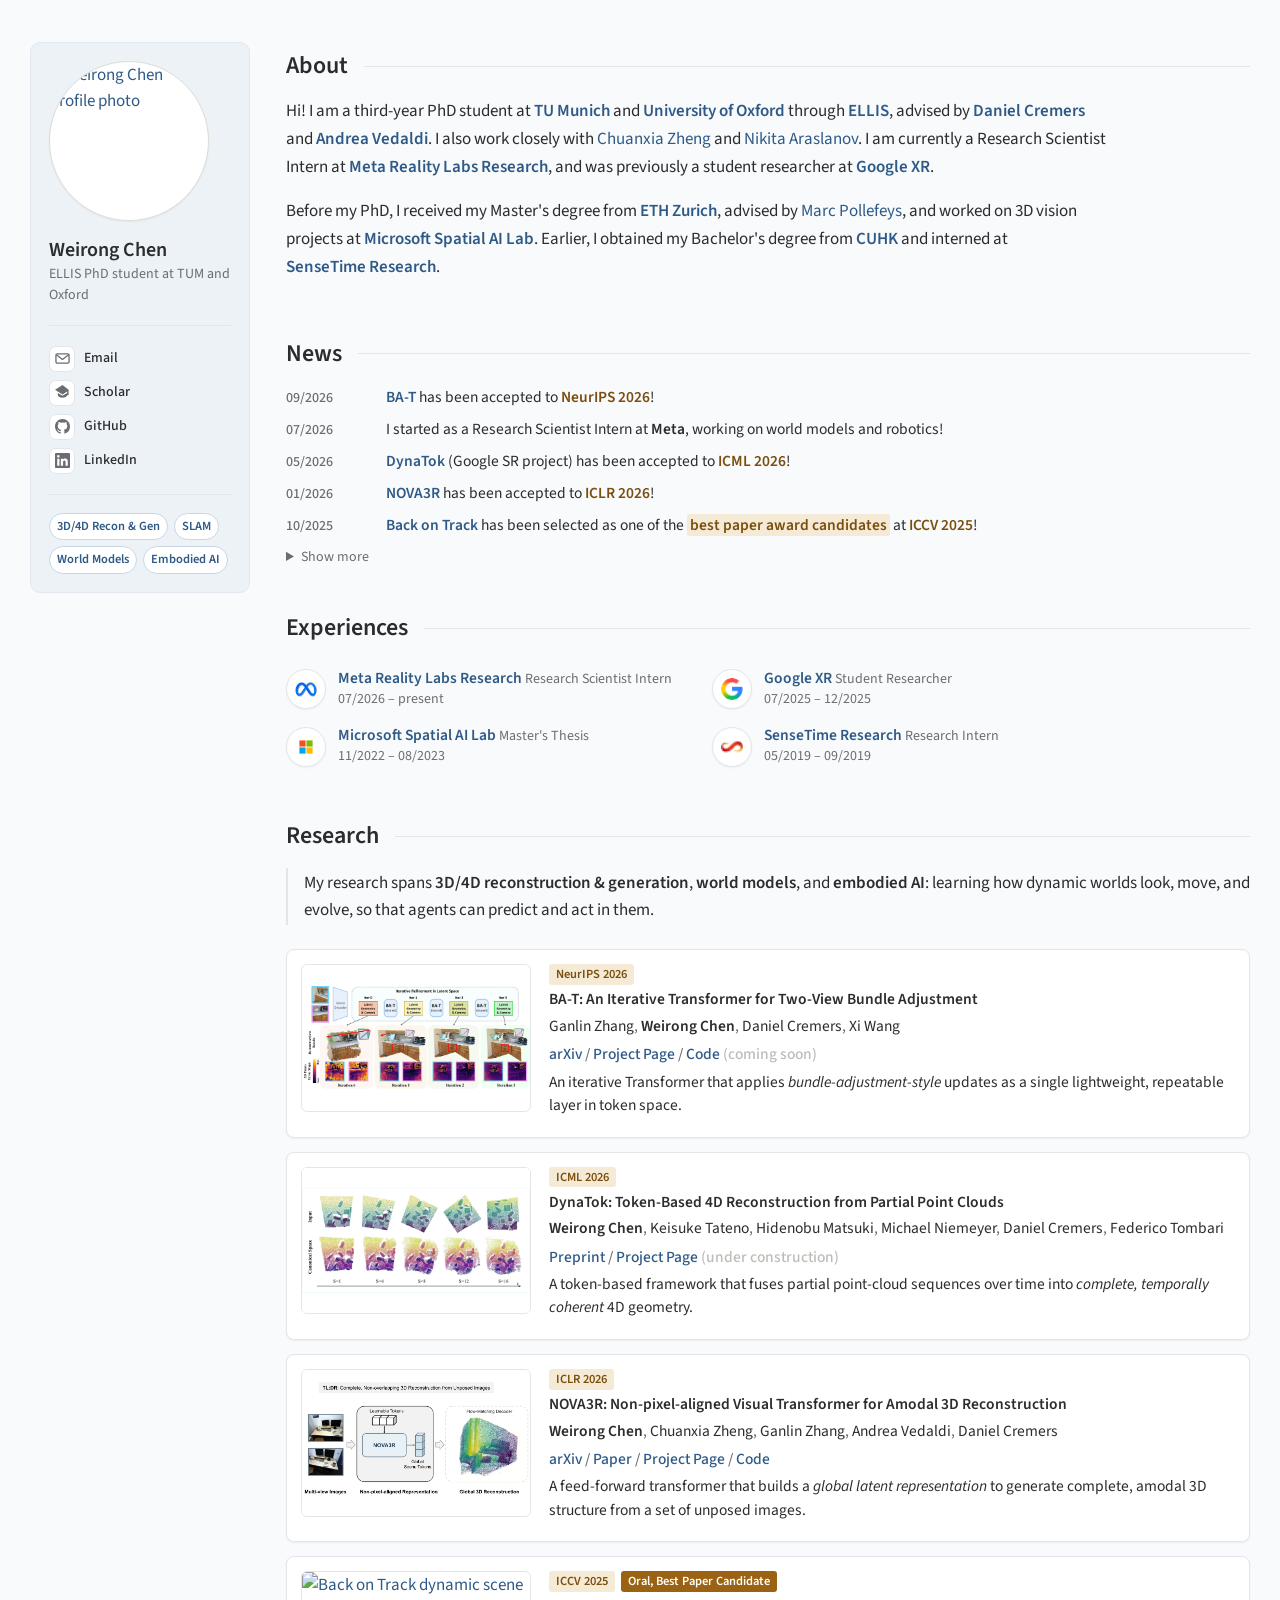
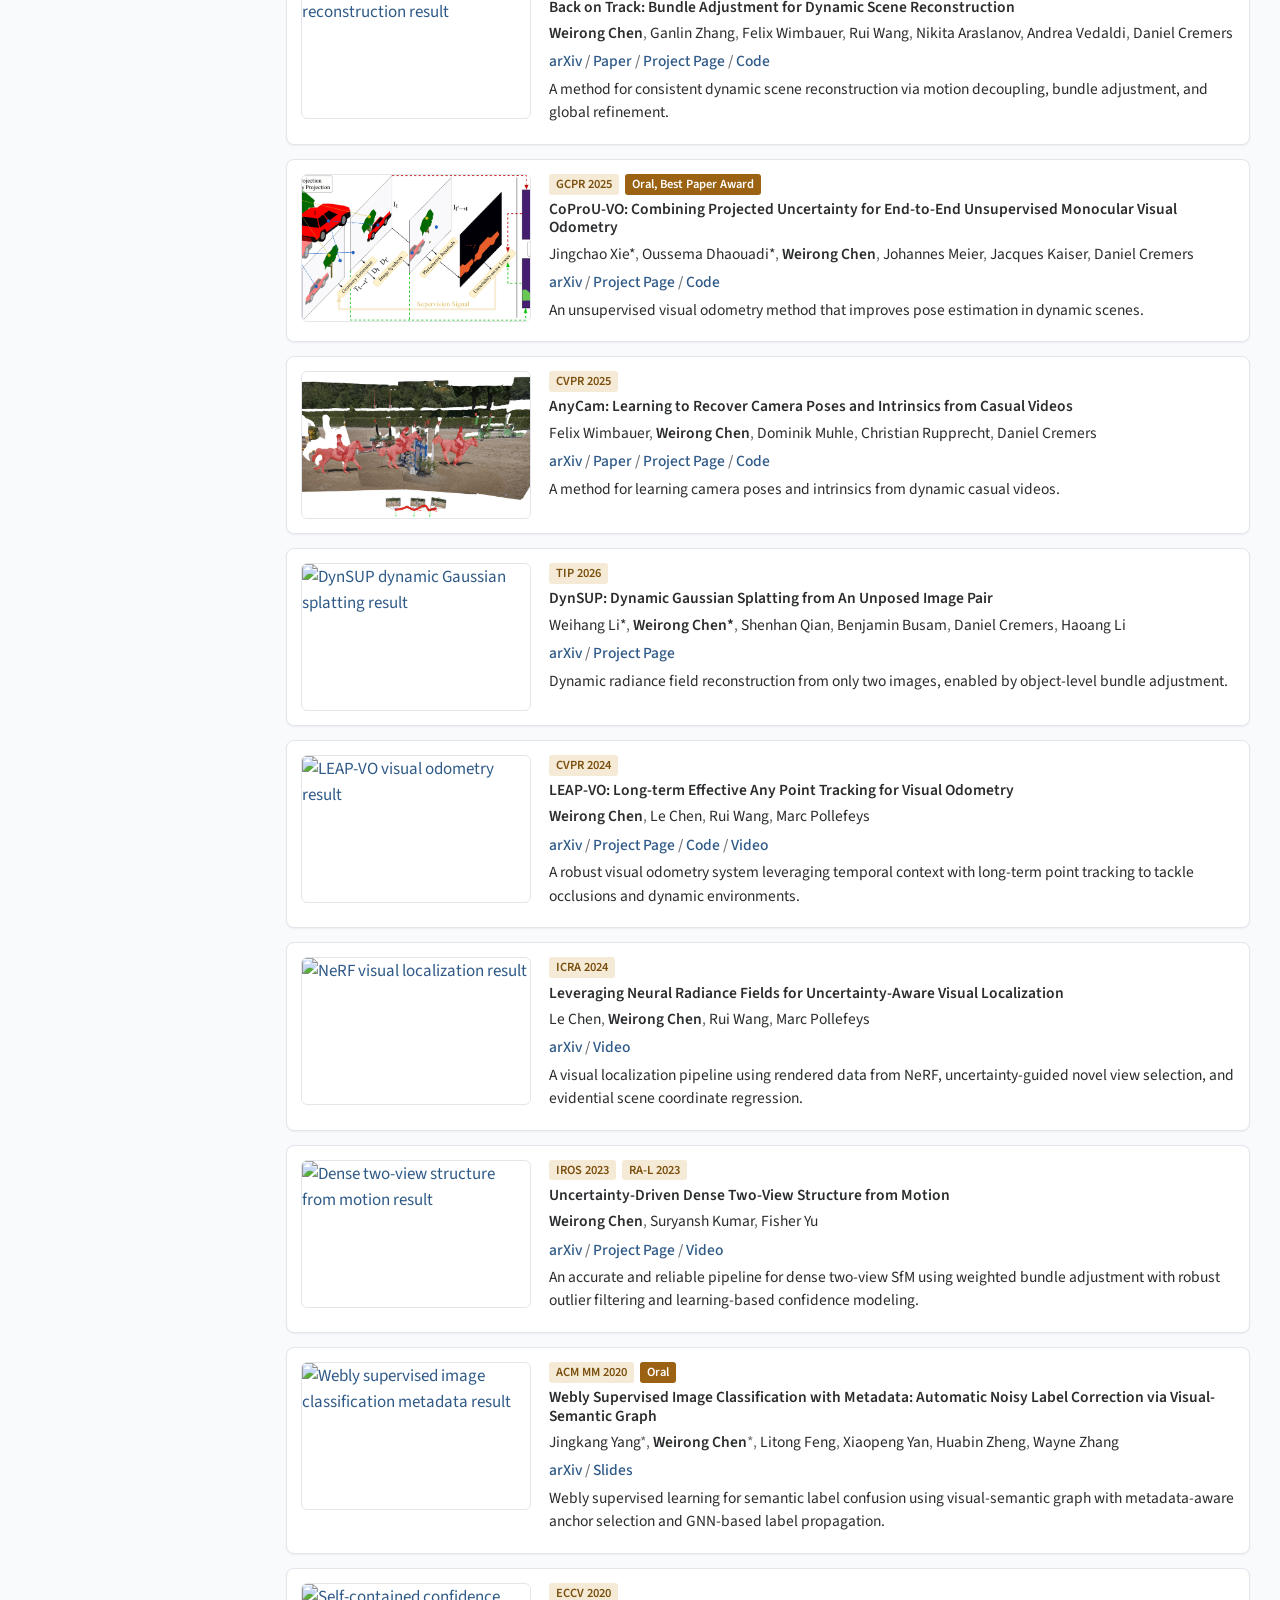
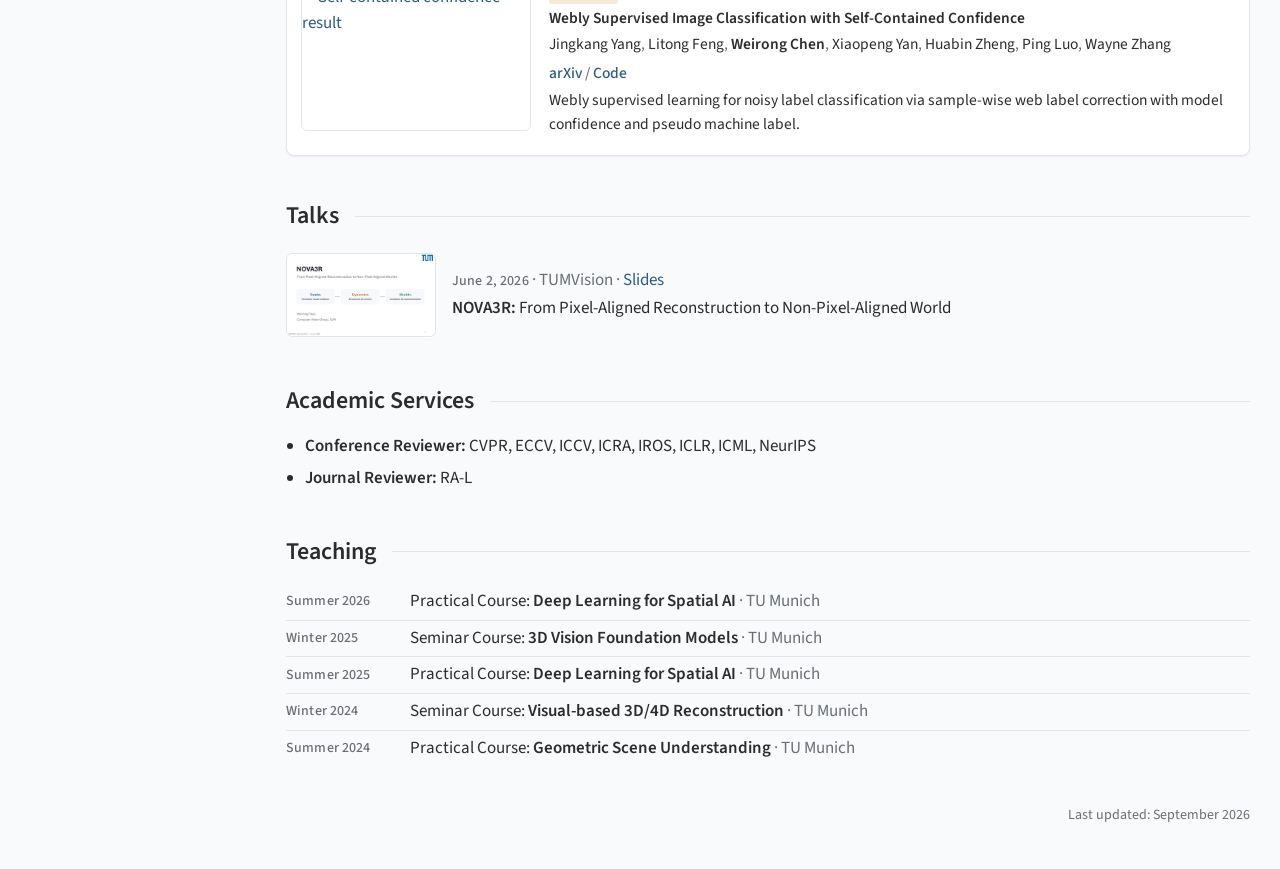
==== index.html @ 2bef886d "Refresh homepage design and content Design: - Cool light background, tinted sidebar panel, subtle ca" ====
<!DOCTYPE html>
<html lang="en">

<head>
  <meta charset="UTF-8">
  <meta name="author" content="Weirong Chen">
  <meta name="viewport" content="width=device-width, initial-scale=1">
  <meta name="google-site-verification" content="RzUoCdPZspR2ig0N-ZA0ug1WQ8N0BFdPcy6O-jOcLYg">
  <title>Weirong Chen</title>
  <meta name="description" content="Weirong Chen — ELLIS PhD student at TUM and Oxford working on 3D/4D reconstruction and generation, world models, and embodied AI.">

  <link rel="icon" type="image/svg+xml" href="images/icon.svg">

  <!-- Open Graph / link previews -->
  <meta property="og:type" content="website">
  <meta property="og:url" content="https://wrchen530.github.io/">
  <meta property="og:title" content="Weirong Chen">
  <meta property="og:description" content="ELLIS PhD student at TUM and Oxford working on 3D/4D reconstruction and generation, world models, and embodied AI.">
  <meta property="og:image" content="https://wrchen530.github.io/images/photo_linkedin.jpg">

  <!-- Twitter card -->
  <meta name="twitter:card" content="summary">
  <meta name="twitter:title" content="Weirong Chen">
  <meta name="twitter:description" content="ELLIS PhD student at TUM and Oxford working on 3D/4D reconstruction and generation, world models, and embodied AI.">
  <meta name="twitter:image" content="https://wrchen530.github.io/images/photo_linkedin.jpg">

  <link rel="preconnect" href="https://fonts.googleapis.com">
  <link rel="preconnect" href="https://fonts.gstatic.com" crossorigin>
  <link rel="stylesheet" href="https://fonts.googleapis.com/css2?family=Source+Sans+3:wght@400..700&amp;display=swap">
  <link rel="stylesheet" href="stylesheet.css">
</head>

<body>
  <div class="layout-shell">
    <aside class="sidebar" aria-label="Profile and section navigation">
      <a class="portrait-link" href="images/photo_linkedin.jpg" aria-label="Open profile photo">
        <img class="portrait" src="images/photo_linkedin.jpg" alt="Weirong Chen profile photo">
      </a>

      <div class="sidebar-identity">
        <p class="sidebar-name">Weirong Chen</p>
        <p class="sidebar-role">ELLIS PhD student at TUM and Oxford</p>
      </div>

      <nav class="social-links" aria-label="Profile links">
        <a href="mailto:weirong.chen@tum.de"><span class="link-icon" aria-hidden="true"><svg viewBox="0 0 16 16" width="15" height="15" fill="none" stroke="currentColor" stroke-width="1.4" stroke-linecap="round" stroke-linejoin="round"><rect x="1" y="3" width="14" height="10" rx="1.5"/><path d="M1.5 4 8 9l6.5-5"/></svg></span><span>Email</span></a>
        <a href="https://scholar.google.com/citations?hl=en&amp;user=50yGm5wAAAAJ"><span class="link-icon" aria-hidden="true"><svg viewBox="0 0 16 16" width="15" height="15" fill="currentColor"><path d="M8 0 0 5l8 5 5-3.13V11h1.5V5L8 0zM3 8.42v2.2C3 12.16 5.24 13.5 8 13.5s5-1.34 5-2.88v-2.2L8 11.5 3 8.42z"/></svg></span><span>Scholar</span></a>
        <a href="https://github.com/wrchen530"><span class="link-icon" aria-hidden="true"><svg viewBox="0 0 16 16" width="15" height="15" fill="currentColor"><path d="M8 0C3.58 0 0 3.58 0 8c0 3.54 2.29 6.53 5.47 7.59.4.07.55-.17.55-.38 0-.19-.01-.82-.01-1.49-2.01.37-2.53-.49-2.69-.94-.09-.23-.48-.94-.82-1.13-.28-.15-.68-.52-.01-.53.63-.01 1.08.58 1.23.82.72 1.21 1.87.87 2.33.66.07-.52.28-.87.51-1.07-1.78-.2-3.64-.89-3.64-3.95 0-.87.31-1.59.82-2.15-.08-.2-.36-1.02.08-2.12 0 0 .67-.21 2.2.82a7.6 7.6 0 0 1 4 0c1.53-1.04 2.2-.82 2.2-.82.44 1.1.16 1.92.08 2.12.51.56.82 1.27.82 2.15 0 3.07-1.87 3.75-3.65 3.95.29.25.54.73.54 1.48 0 1.07-.01 1.93-.01 2.2 0 .21.15.46.55.38A8.01 8.01 0 0 0 16 8c0-4.42-3.58-8-8-8z"/></svg></span><span>GitHub</span></a>
        <a href="https://www.linkedin.com/in/weirong-chen-879488170/"><span class="link-icon" aria-hidden="true"><svg viewBox="0 0 16 16" width="15" height="15" fill="currentColor"><path d="M13.63 13.63h-2.37V9.9c0-.89-.02-2.03-1.24-2.03-1.24 0-1.43.97-1.43 1.97v3.79H6.22V6h2.28v1.04h.03c.32-.6 1.09-1.24 2.25-1.24 2.41 0 2.85 1.58 2.85 3.64v4.19zM3.55 4.96a1.38 1.38 0 1 1 0-2.76 1.38 1.38 0 0 1 0 2.76zM4.74 13.63H2.36V6h2.38v7.63zM14.82 0H1.18C.53 0 0 .52 0 1.16v13.68C0 15.48.53 16 1.18 16h13.64c.65 0 1.18-.52 1.18-1.16V1.16C16 .52 15.47 0 14.82 0z"/></svg></span><span>LinkedIn</span></a>
      </nav>

      <div class="focus-tags" aria-label="Research focus areas"><span>3D/4D Recon &amp; Gen</span><span>SLAM</span><span>World Models</span><span>Embodied AI</span></div>
    </aside>

    <div class="page-shell">
    <header class="site-header" id="about">
      <div class="intro">
        <h2>About</h2>

          <p>
            <span class="intro-lead">Hi! I am a third-year PhD student at <a href="https://www.tum.de/en/">TU Munich</a> and
            <a href="https://www.ox.ac.uk/">University of Oxford</a> through
            <a href="https://ellis.eu/phd-postdoc">ELLIS</a>, advised by
            <a href="https://cvg.cit.tum.de/members/cremers">Daniel Cremers</a> and
            <a href="https://www.robots.ox.ac.uk/~vedaldi/">Andrea Vedaldi</a>.</span> I also work closely
            with <a class="person-link" href="https://physicalvision.github.io/people/~chuanxia">Chuanxia Zheng</a> and
            <a class="person-link" href="https://arnike.github.io/">Nikita Araslanov</a>. I am currently a Research Scientist Intern at
            <a class="key-link" href="https://tech.facebook.com/reality-labs/">Meta Reality Labs Research</a>, and was previously a student researcher at <a class="key-link" href="https://arvr.google.com/">Google&nbsp;XR</a>.
          </p>

          <p>
            Before my PhD, I received my Master's degree from
            <a class="key-link" href="https://ethz.ch/en.html">ETH Zurich</a>, advised by
            <a class="person-link" href="https://people.inf.ethz.ch/pomarc/">Marc Pollefeys</a>, and worked on 3D vision
            projects at <a class="key-link" href="https://www.microsoft.com/en-us/research/lab/spatial-ai-zurich/">Microsoft Spatial AI Lab</a>.
            Earlier, I obtained my Bachelor's degree from
            <a class="key-link" href="https://www.cuhk.edu.hk/">CUHK</a> and interned at
            <a class="key-link" href="https://www.sensetime.com/en">SenseTime&nbsp;Research</a>.
          </p>
      </div>
    </header>

    <main>
      <section class="section" id="news">
        <h2>News</h2>
        <!-- Newest first. Keep exactly 5 items here; move older ones into the <details> block below. -->
        <ul class="news-list">
          <li><time>09/2026</time><span><a class="method-link" href="https://ganlinzhang.xyz/BA-T/">BA-T</a> has been accepted to <strong class="venue-name">NeurIPS 2026</strong>!</span></li>
          <li><time>07/2026</time><span>I started as a Research Scientist Intern at <strong>Meta</strong>, working on world models and robotics!</span></li>
          <li><time>05/2026</time><span><a class="method-link" href="https://openreview.net/forum?id=BWhC4ezzeE">DynaTok</a> (Google SR project) has been accepted to <strong class="venue-name">ICML 2026</strong>!</span></li>
          <li><time>01/2026</time><span><a class="method-link" href="https://openreview.net/forum?id=c0QRZMKwSb">NOVA3R</a> has been accepted to <strong class="venue-name">ICLR 2026</strong>!</span></li>
          <li><time>10/2025</time><span><a class="method-link" href="https://wrchen530.github.io/projects/batrack/">Back on Track</a> has been selected as one of the <a class="award-link" href="https://hirokatsukataoka.net/temp/presen/251031ICCV2025Report_FinalizedVer.pdf#page=27.00">best paper award candidates</a> at <strong class="venue-name">ICCV 2025</strong>!</span></li>
        </ul>
        <details class="news-more">
          <summary>Show more</summary>
          <ul class="news-list">
            <li><time>09/2025</time><span><a class="method-link" href="https://jchao-xie.github.io/CoProU/">CoProU-VO</a> received <span class="award-text">best paper award</span> at <strong class="venue-name">GCPR 2025</strong>. Congrats to Jingchao and Oussema!</span></li>
            <li><time>07/2025</time><span>I started as a student researcher at <strong>Google XR</strong> in Zurich, working on dynamic scene modeling!</span></li>
            <li><time>06/2025</time><span><a class="method-link" href="https://wrchen530.github.io/projects/batrack/">Back on Track</a> has been accepted to <strong class="venue-name">ICCV 2025 (Oral)</strong>!</span></li>
            <li><time>02/2025</time><span><a class="method-link" href="https://fwmb.github.io/anycam/">AnyCam</a> has been accepted to <strong class="venue-name">CVPR 2025</strong>!</span></li>
            <li><time>02/2024</time><span><a class="method-link" href="https://wrchen530.github.io/projects/leapvo/">LEAP-VO</a> was accepted to <strong class="venue-name">CVPR 2024</strong>!</span></li>
            <li><time>02/2024</time><span><a class="method-link" href="https://arxiv.org/abs/2310.06984">NeRF-SCR</a> was accepted to <strong class="venue-name">ICRA 2024</strong>!</span></li>
            <li><time>10/2023</time><span>I joined <a href="https://www.tum.de/en/">Technical University of Munich</a> as an ELLIS PhD student!</span></li>
          </ul>
        </details>
      </section>

      <section class="section" id="experience">
        <h2>Experiences</h2>
        <!-- Newest first; items fill two columns row by row. -->
        <div class="exp-grid">
          <div class="exp-item">
            <img src="images/logos/meta.png" alt="Meta">
            <div>
              <h3><a href="https://tech.facebook.com/reality-labs/">Meta Reality Labs Research</a> <span class="exp-role">Research Scientist Intern</span></h3>
              <p class="exp-meta"><time>07/2026 – present</time></p>
            </div>
          </div>
          <div class="exp-item">
            <img src="images/logos/google.png" alt="Google">
            <div>
              <h3><a href="https://arvr.google.com/">Google XR</a> <span class="exp-role">Student Researcher</span></h3>
              <p class="exp-meta"><time>07/2025 – 12/2025</time></p>
            </div>
          </div>
          <div class="exp-item">
            <img src="images/logos/microsoft.svg" alt="Microsoft">
            <div>
              <h3><a href="https://www.microsoft.com/en-us/research/lab/spatial-ai-zurich/">Microsoft Spatial AI Lab</a> <span class="exp-role">Master's Thesis</span></h3>
              <p class="exp-meta"><time>11/2022 – 08/2023</time></p>
            </div>
          </div>
          <!-- Hidden for now:
          <div class="exp-item">
            <img src="images/logos/eth.png" alt="ETH Zurich">
            <div>
              <h3><a href="https://cvg.ethz.ch/">ETH Computer Vision and Geometry Group</a> <span class="exp-role">Semester Project</span></h3>
              <p class="exp-meta"><time>02/2021 – 08/2021</time></p>
            </div>
          </div>
          -->
          <div class="exp-item">
            <img src="images/logos/sensetime.png" alt="SenseTime">
            <div>
              <h3><a href="https://www.sensetime.com/en/technology-achievements">SenseTime Research</a> <span class="exp-role">Research Intern</span></h3>
              <p class="exp-meta"><time>05/2019 – 09/2019</time></p>
            </div>
          </div>
        </div>
      </section>

      <section class="section" id="research">
        <h2>Research</h2>
        <p class="research-pitch">
          My research spans <strong>3D/4D reconstruction &amp; generation</strong>, <strong>world models</strong>, and
          <strong>embodied AI</strong>: learning how dynamic worlds look, move, and evolve, so that agents can predict and act in them.
        </p>

        <!--
          To add a paper, copy one full <article class="publication-card"> (newest first).
          Each card = <a class="publication-media"> with a static <img> and an optional
          hover <img class="media-animated">, then <div class="publication-copy"> with
          <p class="venue-tags"> (<span class="venue-tag"> e.g. "ICCV 2025", optional <span class="award-tag">),
          <h3> title link, <p class="authors">, <p class="resource-links">
          (links joined by " / "), and <p class="summary"> description.
        -->
        <div class="publication-list">
          <article class="publication-card">
            <a class="publication-media media-contain" href="https://ganlinzhang.xyz/BA-T/">
              <img loading="lazy" src="images/bat.png" alt="BA-T iterative refinement result">
              <img class="media-animated" loading="lazy" src="images/bat.gif" alt="">
            </a>
            <div class="publication-copy">
              <p class="venue-tags"><span class="venue-tag" title="Conference on Neural Information Processing Systems">NeurIPS 2026</span></p>
              <h3><a href="https://ganlinzhang.xyz/BA-T/">BA-T: An Iterative Transformer for Two-View Bundle Adjustment</a></h3>
              <p class="authors"><a href="https://ganlinzhang.xyz/">Ganlin Zhang</a>, <strong>Weirong Chen</strong>, <a href="https://cvg.cit.tum.de/members/cremers">Daniel Cremers</a>, <a href="https://xiwang1212.github.io/homepage/">Xi Wang</a></p>
              <p class="resource-links"><a href="https://arxiv.org/abs/2606.03287">arXiv</a> / <a href="https://ganlinzhang.xyz/BA-T/">Project Page</a> / <a href="https://github.com/zhangganlin/BA-T">Code</a> <span class="resource-disabled">(coming soon)</span></p>
              <p class="summary">An iterative Transformer that applies <em>bundle-adjustment-style</em> updates as a single lightweight, repeatable layer in token space.</p>
            </div>
          </article>

          <article class="publication-card">
            <a class="publication-media" href="https://wrchen530.github.io/dynatok/">
              <img loading="lazy" src="images/dynatok.png" alt="DynaTok 4D reconstruction result">
            </a>
            <div class="publication-copy">
              <p class="venue-tags"><span class="venue-tag" title="International Conference on Machine Learning">ICML 2026</span></p>
              <h3><a href="https://wrchen530.github.io/dynatok/">DynaTok: Token-Based 4D Reconstruction from Partial Point Clouds</a></h3>
              <p class="authors"><strong>Weirong Chen</strong>, <a href="https://scholar.google.com/citations?user=ml3laqEAAAAJ&amp;hl=ja">Keisuke Tateno</a>, <a href="https://muskie82.github.io/">Hidenobu Matsuki</a>, <a href="https://m-niemeyer.github.io/">Michael Niemeyer</a>, <a href="https://cvg.cit.tum.de/members/cremers">Daniel Cremers</a>, <a href="https://federicotombari.github.io/">Federico Tombari</a></p>
              <p class="resource-links"><a href="dynatok/static/pdfs/dynatok_preprint.pdf">Preprint</a> / <a href="https://wrchen530.github.io/dynatok/">Project Page</a> <span class="resource-disabled">(under construction)</span></p>
              <p class="summary">A token-based framework that fuses partial point-cloud sequences over time into <em>complete, temporally coherent</em> 4D geometry.</p>
            </div>
          </article>

          <article class="publication-card">
            <a class="publication-media" href="https://openreview.net/forum?id=c0QRZMKwSb">
              <img loading="lazy" src="images/nova3r.png" alt="NOVA3R reconstruction result">
              <img class="media-animated" loading="lazy" src="images/nova3r.gif" alt="">
            </a>
            <div class="publication-copy">
              <p class="venue-tags"><span class="venue-tag" title="International Conference on Learning Representations">ICLR 2026</span></p>
              <h3><a href="https://openreview.net/forum?id=c0QRZMKwSb">NOVA3R: Non-pixel-aligned Visual Transformer for Amodal 3D Reconstruction</a></h3>
              <p class="authors"><strong>Weirong Chen</strong>, <a href="https://physicalvision.github.io/people/~chuanxia">Chuanxia Zheng</a>, <a href="https://ganlinzhang.xyz/">Ganlin Zhang</a>, <a href="https://www.robots.ox.ac.uk/~vedaldi//">Andrea Vedaldi</a>, <a href="https://cvg.cit.tum.de/members/cremers">Daniel Cremers</a></p>
              <p class="resource-links"><a href="https://arxiv.org/abs/2603.04179">arXiv</a> / <a href="https://openreview.net/forum?id=c0QRZMKwSb">Paper</a> / <a href="https://wrchen530.github.io/nova3r/">Project Page</a> / <a href="https://github.com/wrchen530/nova3r">Code</a></p>
              <p class="summary">A feed-forward transformer that builds a <em>global latent representation</em> to generate complete, amodal 3D structure from a set of unposed images.</p>
            </div>
          </article>

          <article class="publication-card">
            <a class="publication-media" href="https://wrchen530.github.io/projects/batrack/">
              <img loading="lazy" src="images/batrack.png" alt="Back on Track dynamic scene reconstruction result">
              <img class="media-animated" loading="lazy" src="images/batrack.gif" alt="">
            </a>
            <div class="publication-copy">
              <p class="venue-tags"><span class="venue-tag" title="International Conference on Computer Vision">ICCV 2025</span><span class="award-tag">Oral, Best Paper Candidate</span></p>
              <h3><a href="https://wrchen530.github.io/projects/batrack/">Back on Track: Bundle Adjustment for Dynamic Scene Reconstruction</a></h3>
              <p class="authors"><strong>Weirong Chen</strong>, <a href="https://ganlinzhang.xyz/">Ganlin Zhang</a>, <a href="https://fwmb.github.io/">Felix Wimbauer</a>, <a href="https://rui2016.github.io/">Rui Wang</a>, <a href="https://arnike.github.io/">Nikita Araslanov</a>, <a href="https://www.robots.ox.ac.uk/~vedaldi//">Andrea Vedaldi</a>, <a href="https://cvg.cit.tum.de/members/cremers">Daniel Cremers</a></p>
              <p class="resource-links"><a href="https://arxiv.org/abs/2504.14516">arXiv</a> / <a href="projects/batrack/static/files/ba_track.pdf">Paper</a> / <a href="https://wrchen530.github.io/projects/batrack/">Project Page</a> / <a href="https://github.com/wrchen530/batrack">Code</a></p>
              <p class="summary">A method for consistent dynamic scene reconstruction via motion decoupling, bundle adjustment, and global refinement.</p>
            </div>
          </article>

          <article class="publication-card">
            <a class="publication-media" href="https://jchao-xie.github.io/CoProU/">
              <img loading="lazy" src="images/coprouvo.png" alt="CoProU-VO result">
            </a>
            <div class="publication-copy">
              <p class="venue-tags"><span class="venue-tag" title="German Conference on Pattern Recognition">GCPR 2025</span><span class="award-tag">Oral, Best Paper Award</span></p>
              <h3><a href="https://jchao-xie.github.io/CoProU/">CoProU-VO: Combining Projected Uncertainty for End-to-End Unsupervised Monocular Visual Odometry</a></h3>
              <p class="authors"><a href="https://www.linkedin.com/in/jingchao-xie-16b724297/">Jingchao Xie*</a>, <a href="https://ussaema.github.io/">Oussema Dhaouadi*</a>, <strong>Weirong Chen</strong>, <a href="https://www.linkedin.com/in/johannes-meier-52a159b4/">Johannes Meier</a>, <a href="https://jacqueskaiser.com/">Jacques Kaiser</a>, <a href="https://cvg.cit.tum.de/members/cremers">Daniel Cremers</a></p>
              <p class="resource-links"><a href="https://arxiv.org/abs/2508.00568">arXiv</a> / <a href="https://jchao-xie.github.io/CoProU/">Project Page</a> / <a href="https://github.com/Jchao-Xie/CoProU">Code</a></p>
              <p class="summary">An unsupervised visual odometry method that improves pose estimation in dynamic scenes.</p>
            </div>
          </article>

          <article class="publication-card">
            <a class="publication-media" href="https://fwmb.github.io/anycam/">
              <img loading="lazy" src="images/anycam_static.png" alt="AnyCam camera pose result">
              <img class="media-animated" loading="lazy" src="images/anycam.gif" alt="">
            </a>
            <div class="publication-copy">
              <p class="venue-tags"><span class="venue-tag" title="Computer Vision and Pattern Recognition Conference">CVPR 2025</span></p>
              <h3><a href="https://fwmb.github.io/anycam/">AnyCam: Learning to Recover Camera Poses and Intrinsics from Casual Videos</a></h3>
              <p class="authors"><a href="https://fwmb.github.io/">Felix Wimbauer</a>, <strong>Weirong Chen</strong>, <a href="https://dominikmuhle.github.io/">Dominik Muhle</a>, <a href="https://chrirupp.github.io/">Christian Rupprecht</a>, <a href="https://cvg.cit.tum.de/members/cremers">Daniel Cremers</a></p>
              <p class="resource-links"><a href="https://arxiv.org/abs/2503.23282">arXiv</a> / <a href="https://fwmb.github.io/anycam/static/wimbauer2025anycam.pdf">Paper</a> / <a href="https://fwmb.github.io/anycam/">Project Page</a> / <a href="https://github.com/Brummi/anycam">Code</a></p>
              <p class="summary">A method for learning camera poses and intrinsics from dynamic casual videos.</p>
            </div>
          </article>

          <article class="publication-card">
            <a class="publication-media" href="https://colin-de.github.io/DynSUP/">
              <img loading="lazy" src="images/dynsup_static.png" alt="DynSUP dynamic Gaussian splatting result">
              <img class="media-animated" loading="lazy" src="images/dynsup_anime.gif" alt="">
            </a>
            <div class="publication-copy">
              <p class="venue-tags"><span class="venue-tag" title="IEEE Transactions on Image Processing">TIP 2026</span></p>
              <h3><a href="https://colin-de.github.io/DynSUP/">DynSUP: Dynamic Gaussian Splatting from An Unposed Image Pair</a></h3>
              <p class="authors"><a href="https://colin-de.github.io/">Weihang Li*</a>, <strong>Weirong Chen*</strong>, <a href="https://shenhanqian.github.io/">Shenhan Qian</a>, <a href="https://www.cs.cit.tum.de/camp/members/benjamin-busam/">Benjamin Busam</a>, <a href="https://cvg.cit.tum.de/members/cremers">Daniel Cremers</a>, <a href="https://sites.google.com/view/haoangli/homepage">Haoang Li</a></p>
              <p class="resource-links"><a href="https://arxiv.org/abs/2412.00851">arXiv</a> / <a href="https://colin-de.github.io/DynSUP/">Project Page</a></p>
              <p class="summary">Dynamic radiance field reconstruction from only two images, enabled by object-level bundle adjustment.</p>
            </div>
          </article>

          <article class="publication-card">
            <a class="publication-media" href="https://arxiv.org/abs/2401.01887">
              <img loading="lazy" src="images/leapvo_static.jpg" alt="LEAP-VO visual odometry result">
              <img class="media-animated" loading="lazy" src="images/leapvo_anime.gif" alt="">
            </a>
            <div class="publication-copy">
              <p class="venue-tags"><span class="venue-tag" title="Computer Vision and Pattern Recognition Conference">CVPR 2024</span></p>
              <h3><a href="https://arxiv.org/abs/2401.01887">LEAP-VO: Long-term Effective Any Point Tracking for Visual Odometry</a></h3>
              <p class="authors"><strong>Weirong Chen</strong>, <a href="https://clthegoat.github.io/">Le Chen</a>, <a href="https://rui2016.github.io/">Rui Wang</a>, <a href="https://people.inf.ethz.ch/pomarc/">Marc Pollefeys</a></p>
              <p class="resource-links"><a href="https://arxiv.org/abs/2401.01887">arXiv</a> / <a href="https://wrchen530.github.io/projects/leapvo">Project Page</a> / <a href="https://github.com/wrchen530/leapvo">Code</a> / <a href="https://youtu.be/qtGsROYwdm4">Video</a></p>
              <p class="summary">A robust visual odometry system leveraging temporal context with long-term point tracking to tackle occlusions and dynamic environments.</p>
            </div>
          </article>

          <article class="publication-card">
            <a class="publication-media" href="https://arxiv.org/abs/2310.06984">
              <img loading="lazy" src="images/escrnet_static.jpg" alt="NeRF visual localization result">
              <img class="media-animated" loading="lazy" src="images/escrnet_anime.gif" alt="">
            </a>
            <div class="publication-copy">
              <p class="venue-tags"><span class="venue-tag" title="International Conference on Robotics and Automation">ICRA 2024</span></p>
              <h3><a href="https://arxiv.org/abs/2310.06984">Leveraging Neural Radiance Fields for Uncertainty-Aware Visual Localization</a></h3>
              <p class="authors"><a href="https://clthegoat.github.io/">Le Chen</a>, <strong>Weirong Chen</strong>, <a href="https://rui2016.github.io/">Rui Wang</a>, <a href="https://people.inf.ethz.ch/pomarc/">Marc Pollefeys</a></p>
              <p class="resource-links"><a href="https://arxiv.org/abs/2310.06984">arXiv</a> / <a href="https://drive.google.com/file/d/1YUMlngGFvYY_iPNu9wMA1woxw8432qXh/view">Video</a></p>
              <p class="summary">A visual localization pipeline using rendered data from NeRF, uncertainty-guided novel view selection, and evidential scene coordinate regression.</p>
            </div>
          </article>

          <article class="publication-card">
            <a class="publication-media" href="https://arxiv.org/abs/2302.00523">
              <img loading="lazy" src="images/twoviewsfm22_result.png" alt="Dense two-view structure from motion result">
              <img class="media-animated" loading="lazy" src="images/twoviewsfm22_result1.png" alt="">
            </a>
            <div class="publication-copy">
              <p class="venue-tags"><span class="venue-tag" title="International Conference on Intelligent Robots and Systems">IROS 2023</span><span class="venue-tag" title="IEEE Robotics and Automation Letters">RA-L 2023</span></p>
              <h3><a href="https://arxiv.org/abs/2302.00523">Uncertainty-Driven Dense Two-View Structure from Motion</a></h3>
              <p class="authors"><strong>Weirong Chen</strong>, <a href="https://suryanshkumar.github.io/">Suryansh Kumar</a>, <a href="https://www.yf.io/">Fisher Yu</a></p>
              <p class="resource-links"><a href="https://arxiv.org/abs/2302.00523">arXiv</a> / <a href="https://www.vis.xyz/pub/dtv-sfm/">Project Page</a> / <a href="https://www.youtube.com/watch?v=RUlfqB587Fw&amp;ab_channel=SuryanshKumar">Video</a></p>
              <p class="summary">An accurate and reliable pipeline for dense two-view SfM using weighted bundle adjustment with robust outlier filtering and learning-based confidence modeling.</p>
            </div>
          </article>

          <article class="publication-card">
            <a class="publication-media" href="data/acmmm2020_webly.pdf">
              <img loading="lazy" src="images/mm20_2.png" alt="Webly supervised image classification metadata result">
              <img class="media-animated" loading="lazy" src="images/mm20_1.png" alt="">
            </a>
            <div class="publication-copy">
              <p class="venue-tags"><span class="venue-tag" title="ACM International Conference on Multimedia">ACM MM 2020</span><span class="award-tag">Oral</span></p>
              <h3><a href="data/acmmm2020_webly.pdf">Webly Supervised Image Classification with Metadata: Automatic Noisy Label Correction via Visual-Semantic Graph</a></h3>
              <p class="authors"><a href="https://jingkang50.github.io/">Jingkang Yang</a>*, <strong>Weirong Chen</strong>*, <a href="https://scholar.google.com.hk/citations?user=PnNAAasAAAAJ&amp;hl=en">Litong Feng</a>, <a href="https://yanxp.github.io/">Xiaopeng Yan</a>, <a href="https://openreview.net/profile?id=~Huabin_Zheng1">Huabin Zheng</a>, <a href="http://www.statfe.com/">Wayne Zhang</a></p>
              <p class="resource-links"><a href="https://arxiv.org/abs/2010.05864">arXiv</a> / <a href="data/acmmm20_slide.pdf">Slides</a></p>
              <p class="summary">Webly supervised learning for semantic label confusion using visual-semantic graph with metadata-aware anchor selection and GNN-based label propagation.</p>
            </div>
          </article>

          <article class="publication-card">
            <a class="publication-media" href="data/eccv2020_webly.pdf">
              <img loading="lazy" src="images/eccv20_1.png" alt="Self-contained confidence result">
              <img class="media-animated" loading="lazy" src="images/eccv20_2.png" alt="">
            </a>
            <div class="publication-copy">
              <p class="venue-tags"><span class="venue-tag" title="European Conference on Computer Vision">ECCV 2020</span></p>
              <h3><a href="data/eccv2020_webly.pdf">Webly Supervised Image Classification with Self-Contained Confidence</a></h3>
              <p class="authors"><a href="https://jingkang50.github.io/">Jingkang Yang</a>, <a href="https://scholar.google.com.hk/citations?user=PnNAAasAAAAJ&amp;hl=en">Litong Feng</a>, <strong>Weirong Chen</strong>, <a href="https://yanxp.github.io/">Xiaopeng Yan</a>, <a href="https://openreview.net/profile?id=~Huabin_Zheng1">Huabin Zheng</a>, <a href="http://luoping.me/">Ping Luo</a>, <a href="http://www.statfe.com/">Wayne Zhang</a></p>
              <p class="resource-links"><a href="https://arxiv.org/abs/2008.11894">arXiv</a> / <a href="https://github.com/bigvideoresearch/SCC">Code</a></p>
              <p class="summary">Webly supervised learning for noisy label classification via sample-wise web label correction with model confidence and pseudo machine label.</p>
            </div>
          </article>
        </div>
      </section>

      <!-- Hidden for now: course projects
      <section class="section" id="projects">
        <h2>Other Projects</h2>
        <div class="publication-list">
          <article class="publication-card">
            <a class="publication-media" href="data/3dv_report.pdf">
              <img loading="lazy" src="images/3dv_static.png" alt="Offline Python SLAM result">
              <img class="media-animated" loading="lazy" src="images/3dv_anime.gif" alt="">
            </a>
            <div class="publication-copy">
              <h3>An Efficient and Accurate Offline Python SLAM using COLMAP</h3>
              <p class="authors">with Yifei Liu, Kexin Shi, Yidan Gao</p>
              <p class="venue">Supervised by <a href="https://psarlin.com/">Paul-Edouard Sarlin</a> and <a href="https://people.inf.ethz.ch/pomarc/">Marc Pollefeys</a></p>
              <p class="resource-links"><a href="https://drive.google.com/file/d/1SUAnv6l69lDIuFu8iadkP70DrkNChG5t/view?usp=sharing">Demo (KITTI)</a> / <a href="https://drive.google.com/file/d/1BCULzlK0AAw0mVcwnLeyrUHpga8KBuBu/view?usp=sharing">Demo (Zurich)</a> / <a href="data/3dv_report.pdf">Report</a></p>
              <p class="summary">A robust and highly-extensible Python SLAM built on pycolmap; achieved better pose accuracy and significant speed improvement compared to COLMAP.</p>
            </div>
          </article>

          <article class="publication-card">
            <a class="publication-media" href="data/mr_report.pdf">
              <img loading="lazy" src="images/mr_pipeline.png" alt="Real-time neural rendering in VR pipeline">
              <img class="media-animated" loading="lazy" src="images/mr_anime.gif" alt="">
            </a>
            <div class="publication-copy">
              <h3>Real-time Photorealistic Neural Rendering in VR</h3>
              <p class="authors">with Shengqu Cai, Mingyang Song, Tianfu Wang</p>
              <p class="venue">Supervised by <a href="https://scholar.google.de/citations?user=xSywCzAAAAAJ&amp;hl=en">Sergey Prokudin</a></p>
              <p class="resource-links"><a href="https://drive.google.com/file/d/1kyHt-a0Jez78DYeuOTsv-oEHGvjLQuea/view?usp=sharing">Demo</a> / <a href="data/mr_report.pdf">Report</a> / <a href="https://github.com/wrchen530/barracuda-neural-rendering-vr">Code</a></p>
              <p class="summary">A general neural rendering pipeline for photorealistic synthesis in VR devices in real-time; demo included human neural rendering and scene style transfer.</p>
            </div>
          </article>
        </div>
      </section>
      -->

      <section class="section" id="talks">
        <h2>Talks</h2>
        <ul class="teaching-list talk-list">
          <li>
            <a class="talk-thumb" href="data/talk_nova3r.pdf" target="_blank" rel="noopener" aria-label="NOVA3R talk slides (PDF)">
              <img loading="lazy" src="images/talk_nova3r.png" alt="NOVA3R talk title slide">
            </a>
            <span class="talk-body">
              <span class="talk-meta"><span class="term">June 2, 2026</span><span class="inst">TUMVision</span><a class="talk-slides" href="data/talk_nova3r.pdf" target="_blank" rel="noopener">Slides</a></span>
              <span class="talk-title"><strong>NOVA3R:</strong> From Pixel-Aligned Reconstruction to Non-Pixel-Aligned World</span>
            </span>
          </li>
        </ul>
      </section>

      <section class="section" id="service">
        <h2>Academic Services</h2>
        <ul class="service-list">
          <li><strong>Conference Reviewer:</strong> CVPR, ECCV, ICCV, ICRA, IROS, ICLR, ICML, NeurIPS</li>
          <li><strong>Journal Reviewer:</strong> RA-L</li>
        </ul>
      </section>

      <section class="section" id="teaching">
        <h2>Teaching</h2>
        <ul class="teaching-list">
          <li><span class="term">Summer 2026</span><span class="course">Practical Course: <strong>Deep Learning for Spatial AI</strong><span class="inst">TU Munich</span></span></li>
          <li><span class="term">Winter 2025</span><span class="course">Seminar Course: <strong>3D Vision Foundation Models</strong><span class="inst">TU Munich</span></span></li>
          <li><span class="term">Summer 2025</span><span class="course">Practical Course: <strong>Deep Learning for Spatial AI</strong><span class="inst">TU Munich</span></span></li>
          <li><span class="term">Winter 2024</span><span class="course">Seminar Course: <strong>Visual-based 3D/4D Reconstruction</strong><span class="inst">TU Munich</span></span></li>
          <li><span class="term">Summer 2024</span><span class="course">Practical Course: <strong>Geometric Scene Understanding</strong><span class="inst">TU Munich</span></span></li>
        </ul>
      </section>
    </main>

    <footer class="site-footer">
      <p>Last updated: September 2026</p>
    </footer>
    </div>
  </div>
</body>

</html>
---- stylesheet.css ----
:root {
  --bg: #f8fafc;
  --surface: #ffffff;
  --panel: #edf2f7;
  --panel-border: #e0e7ef;
  --text: #2a2c2e;
  --muted: #6a6e73;
  --soft: #e2e6eb;
  --accent-color: #2f5a87;
  --accent-soft: #eaf0f6;
  --link: #2f5a87;
  --link-hover: #1f3f61;
  --award: #7a4f0e;
  --award-hover: #5c3a08;
  --award-solid: #9a6212;
  --highlight: #f5ead6;
  --accent-border: #c9d6e4;
  --disabled: #bdbcb7;
  --shadow: 0 1px 2px rgba(16, 24, 40, 0.05);
  --shadow-hover: 0 2px 8px rgba(16, 24, 40, 0.07);
  --fs-title: 1.5rem;     /* 24px  section headings */
  --fs-name: 1.25rem;     /* 20px  sidebar name */
  --fs-body: 1.0625rem;   /* 17px  body text */
  --fs-small: 0.96875rem; /* 15.5px news, papers, experiences */
  --fs-meta: 0.875rem;    /* 14px  dates, roles, sidebar, footer */
  --fs-tag: 0.78125rem;   /* 12.5px venue/award tags, keywords */
  --text-width: 820px;
  --max-width: 980px;
  --layout-width: 1220px;
}

* {
  box-sizing: border-box;
}

html {
  scroll-behavior: smooth;
}

body {
  margin: 0;
  background: var(--bg);
  color: var(--text);
  font-family: "Source Sans 3", Inter, ui-sans-serif, system-ui, -apple-system, BlinkMacSystemFont, "Segoe UI", Helvetica, Arial, sans-serif;
  font-size: var(--fs-body);
  line-height: 1.55;
}

a {
  color: var(--link);
  text-decoration: none;
  text-underline-offset: 0.18em;
}

a:hover,
a:focus {
  text-decoration: underline;
}

img {
  display: block;
  max-width: 100%;
}

p {
  margin: 0 0 0.78rem;
}

strong {
  font-weight: 600;
}

.layout-shell {
  display: grid;
  grid-template-columns: 220px minmax(0, var(--max-width));
  gap: 36px;
  width: min(var(--layout-width), calc(100% - 24px));
  margin: 0 auto;
  padding: 42px 0 30px;
}

.page-shell {
  width: 100%;
  min-width: 0;
}

.sidebar {
  position: sticky;
  top: 34px;
  align-self: start;
  padding: 18px;
  border: 1px solid var(--panel-border);
  border-radius: 10px;
  background: var(--panel);
}

.sidebar-identity {
  margin-top: 18px;
}

.sidebar-name {
  margin-bottom: 0.18rem;
  font-size: var(--fs-name);
  font-weight: 600;
  line-height: 1.12;
}

.sidebar-role {
  margin: 0;
  color: var(--muted);
  font-size: var(--fs-meta);
  line-height: 1.45;
}

.social-links {
  display: grid;
  gap: 8px;
  margin-top: 20px;
  padding-top: 20px;
  border-top: 1px solid var(--soft);
}

.social-links a {
  display: flex;
  gap: 9px;
  align-items: center;
  color: var(--text);
  font-size: var(--fs-meta);
  font-weight: 500;
}

.social-links a:hover,
.social-links a:focus {
  color: var(--link);
  text-decoration: none;
}

.link-icon {
  display: inline-grid;
  width: 26px;
  height: 26px;
  place-items: center;
  border: 1px solid var(--soft);
  border-radius: 7px;
  background: var(--surface);
  color: var(--muted);
  font-size: 0.7rem;
  font-weight: 700;
  line-height: 1;
  transition: color 140ms ease, border-color 140ms ease;
}

.social-links a:hover .link-icon,
.social-links a:focus .link-icon {
  border-color: var(--accent-border);
  color: var(--accent-color);
}

.focus-tags {
  display: flex;
  flex-wrap: wrap;
  gap: 6px;
  margin-top: 20px;
  padding-top: 18px;
  border-top: 1px solid var(--soft);
}

.focus-tags span {
  font-size: var(--fs-tag);
  font-weight: 600;
  white-space: nowrap;
  color: var(--link);
  background: var(--surface);
  border: 1px solid var(--accent-border);
  padding: 3px 7px;
  border-radius: 999px;
}

.site-header {
  padding: 10px 0 20px;
  scroll-margin-top: 28px;
}

main > .section:first-child {
  padding-top: 22px;
}

.intro p {
  margin-bottom: 1rem;
  line-height: 1.64;
}

/* Text sections use a narrower measure than the publication list;
   section headings (and their rules) stay full width. */
.intro > p,
#news > .news-list,
#news > .news-more,
#experience > .exp-grid {
  max-width: var(--text-width);
}

.intro .intro-lead a,
.intro .key-link {
  color: var(--link);
  font-weight: 600;
}

.intro .person-link {
  color: var(--link);
}

h2,
h3 {
  margin: 0;
  line-height: 1.18;
}

.research-pitch {
  max-width: none;
  margin: 0 0 1.5rem;
  padding: 2px 0 2px 16px;
  border-left: 2px solid var(--soft);
  color: var(--text);
  font-size: var(--fs-body);
  line-height: 1.55;
}

.portrait-link {
  display: block;
  width: max-content;
}

.portrait {
  width: 160px;
  aspect-ratio: 1;
  object-fit: cover;
  border-radius: 50%;
  border: 1px solid #deddd8;
  background: var(--surface);
  box-shadow: var(--shadow);
}

.section {
  padding: 34px 0 12px;
  scroll-margin-top: 28px;
}

.section h2,
.site-header h2 {
  display: flex;
  align-items: center;
  gap: 16px;
  margin-bottom: 18px;
  font-size: var(--fs-title);
  font-weight: 600;
}

.section h2::after,
.site-header h2::after {
  content: "";
  flex: 1;
  height: 1px;
  background: var(--soft);
}

.news-list a {
  color: var(--link);
}

.news-list .method-link {
  color: var(--link);
  font-weight: 600;
}

.news-list .award-link,
.news-list .award-text {
  padding: 0 3px;
  border-radius: 2px;
  background: var(--highlight);
  color: var(--award);
  font-weight: 600;
  -webkit-box-decoration-break: clone;
  box-decoration-break: clone;
}

.news-list .award-link:hover,
.news-list .award-link:focus {
  color: var(--award-hover);
}

.news-list .venue-name {
  color: var(--award);
}

.news-list {
  display: grid;
  gap: 9px;
  margin: 0;
  padding: 0;
  list-style: none;
  font-size: var(--fs-small);
}

.news-list li {
  display: grid;
  grid-template-columns: 86px minmax(0, 1fr);
  gap: 14px;
  align-items: baseline;
  line-height: 1.48;
}

.news-list time {
  color: var(--muted);
  font-size: var(--fs-meta);
  font-weight: 500;
  font-variant-numeric: tabular-nums;
}

.teaching-list {
  display: grid;
  margin: 0;
  padding: 0;
  list-style: none;
}

.teaching-list li {
  display: grid;
  grid-template-columns: 110px minmax(0, 1fr);
  gap: 14px;
  align-items: center;
  padding: 6px 0;
  border-bottom: 1px solid var(--soft);
  line-height: 1.4;
}

.teaching-list li:last-child {
  border-bottom: none;
}

.teaching-list .term {
  justify-self: start;
  font-size: var(--fs-meta);
  font-weight: 500;
  white-space: nowrap;
  letter-spacing: 0.01em;
  color: var(--muted);
}

.teaching-list .course strong {
  font-weight: 600;
  color: var(--text);
}

.teaching-list .inst {
  color: var(--muted);
}

.teaching-list .inst::before {
  content: " · ";
}

.talk-list li {
  grid-template-columns: 150px minmax(0, 1fr);
  gap: 16px;
  padding: 4px 0;
  border-bottom: none;
}

.talk-thumb {
  display: block;
  width: 150px;
  aspect-ratio: 16 / 9;
  border-radius: 6px;
  border: 1px solid var(--soft);
  overflow: hidden;
  transition: border-color 0.15s ease, box-shadow 0.15s ease;
}

.talk-thumb img {
  display: block;
  width: 100%;
  height: 100%;
  object-fit: cover;
}

.talk-thumb:hover,
.talk-thumb:focus-visible {
  border-color: var(--accent-color);
  box-shadow: 0 1px 6px rgba(0, 0, 0, 0.12);
}

.talk-body {
  display: flex;
  flex-direction: column;
  gap: 4px;
  min-width: 0;
}

.talk-slides {
  color: var(--accent-color);
  text-decoration: none;
}

.talk-slides::before {
  content: " · ";
  color: var(--muted);
}

.talk-slides:hover,
.talk-slides:focus-visible {
  text-decoration: underline;
}

.talk-title {
  line-height: 1.4;
}

.talk-title strong {
  font-weight: 600;
  color: var(--text);
}

.news-more {
  margin-top: 10px;
}

.news-more summary {
  width: max-content;
  color: var(--muted);
  cursor: pointer;
  font-size: var(--fs-meta);
}

.news-more .news-list {
  margin-top: 10px;
}

.publication-list {
  display: grid;
  gap: 14px;
}

.resource-links a {
  color: var(--link);
}

.resource-links a:hover,
.resource-links a:focus {
  color: var(--link-hover);
}

.resource-links .resource-disabled {
  color: var(--disabled);
  cursor: default;
}

.publication-copy h3 a {
  color: var(--text);
}

.publication-copy h3 a:hover,
.publication-copy h3 a:focus {
  color: var(--link);
}

.publication-card {
  display: grid;
  grid-template-columns: 230px minmax(0, 1fr);
  gap: 18px;
  padding: 14px;
  border: 1px solid var(--soft);
  border-radius: 8px;
  background: var(--surface);
  box-shadow: var(--shadow);
  transition: border-color 160ms ease, box-shadow 160ms ease;
}

.publication-card:hover {
  border-color: var(--accent-border);
  box-shadow: var(--shadow-hover);
}

.publication-media {
  position: relative;
  align-self: start;
  overflow: hidden;
  width: 100%;
  aspect-ratio: 14 / 9;
  border: 1px solid var(--soft);
  border-radius: 6px;
  background: var(--surface);
}

.publication-media img {
  width: 100%;
  height: 100%;
  object-fit: cover;
}

/* Wide figures: show the whole image instead of cropping to the frame */
.publication-media.media-contain img {
  object-fit: contain;
}

.publication-media .media-animated {
  position: absolute;
  inset: 0;
  opacity: 0;
  transition: opacity 160ms ease;
}

.publication-media:hover .media-animated,
.publication-media:focus .media-animated {
  opacity: 1;
}

.publication-copy h3 {
  margin-bottom: 0.32rem;
  font-size: var(--fs-small);
  font-weight: 600;
}

.publication-copy p {
  margin-bottom: 0.34rem;
}

.authors,
.venue,
.resource-links {
  color: var(--muted);
  font-size: var(--fs-small);
}

.authors strong {
  color: var(--text);
}

.resource-links {
  font-weight: 500;
  line-height: 1.42;
}

.publication-copy .summary {
  font-size: var(--fs-small);
  line-height: 1.5;
}

.authors a,
.venue a,
.publication-copy .summary a,
.intro a,
.service-list a {
  color: var(--link);
  text-decoration: none;
}

.authors a,
.venue a,
.intro a {
  color: var(--text);
}

.authors a:hover,
.authors a:focus,
.venue a:hover,
.venue a:focus,
.publication-copy .summary a:hover,
.publication-copy .summary a:focus,
.intro a:hover,
.intro a:focus,
.exp-grid a:hover,
.exp-grid a:focus,
.service-list a:hover,
.service-list a:focus {
  color: var(--link);
  text-decoration: underline;
}

.venue-tags {
  display: flex;
  flex-wrap: wrap;
  gap: 6px;
  margin-bottom: 0.45rem;
}

.venue-tag,
.award-tag {
  padding: 1px 7px;
  border-radius: 3px;
  font-size: var(--fs-tag);
  font-weight: 600;
  line-height: 1.5;
}

.venue-tag {
  background: var(--highlight);
  color: var(--award);
}

.award-tag {
  background: var(--award-solid);
  color: #fff;
}

.exp-grid {
  display: grid;
  grid-template-columns: repeat(2, minmax(0, 1fr));
  column-gap: 32px;
}

.exp-item {
  display: grid;
  grid-template-columns: 40px minmax(0, 1fr);
  align-items: center;
  gap: 12px;
  padding: 8px 0;
}

.exp-item img {
  width: 40px;
  height: 40px;
  padding: 8px;
  border: 1px solid var(--soft);
  border-radius: 50%;
  background: var(--surface);
  box-shadow: var(--shadow);
  object-fit: contain;
}

.exp-item h3 {
  margin-bottom: 0.1rem;
  font-size: var(--fs-small);
  font-weight: 600;
}

.exp-item h3 a {
  color: var(--link);
}

.exp-role {
  color: var(--muted);
  font-size: var(--fs-meta);
  font-weight: 400;
  white-space: nowrap;
}

.exp-meta {
  margin: 0;
  color: var(--muted);
  font-size: var(--fs-meta);
}

.exp-meta time {
  font-variant-numeric: tabular-nums;
  white-space: nowrap;
}

.service-list {
  margin: 0;
  padding-left: 1.2rem;
}

.service-list li + li {
  margin-top: 0.35rem;
}

.site-footer {
  padding: 26px 0 0;
  color: var(--muted);
  font-size: var(--fs-meta);
  text-align: right;
}

.site-footer a {
  color: inherit;
  text-decoration: underline;
  text-underline-offset: 0.18em;
}

@media (max-width: 980px) {
  .layout-shell {
    grid-template-columns: 1fr;
    gap: 24px;
    width: min(100% - 28px, var(--max-width));
    padding-top: 24px;
  }

  .sidebar {
    position: static;
    display: grid;
    grid-template-columns: 132px minmax(0, 1fr);
    gap: 16px 20px;
    align-items: center;
    padding: 14px;
  }

  .portrait-link {
    grid-row: span 2;
  }

  .portrait {
    width: 132px;
  }

  .sidebar-identity {
    margin-top: 0;
    justify-self: start;
  }

  .sidebar-name {
    white-space: nowrap;
  }

  .social-links {
    display: flex;
    flex-wrap: wrap;
    gap: 8px 14px;
    margin-top: 0;
    padding-top: 0;
    border-top: 0;
  }

  .focus-tags {
    grid-column: 1 / -1;
    margin-top: 0;
    padding-top: 0;
    border-top: 0;
  }

  .publication-card {
    grid-template-columns: 1fr;
    gap: 12px;
    padding: 13px;
  }

  .publication-media {
    max-width: 330px;
  }

  .exp-grid {
    grid-template-columns: 1fr;
  }

}

@media (max-width: 720px) {
  body {
    font-size: 16px;
    line-height: 1.55;
  }

  .site-header {
    padding-bottom: 22px;
  }

  .section {
    padding-top: 24px;
  }

  .news-list li,
  .teaching-list li {
    grid-template-columns: 1fr;
    gap: 1px;
  }

  .publication-media {
    max-width: none;
  }
}

@media (max-width: 460px) {
  .page-shell {
    width: 100%;
  }

  .sidebar {
    grid-template-columns: 1fr;
  }

  .portrait-link {
    grid-row: auto;
  }
}
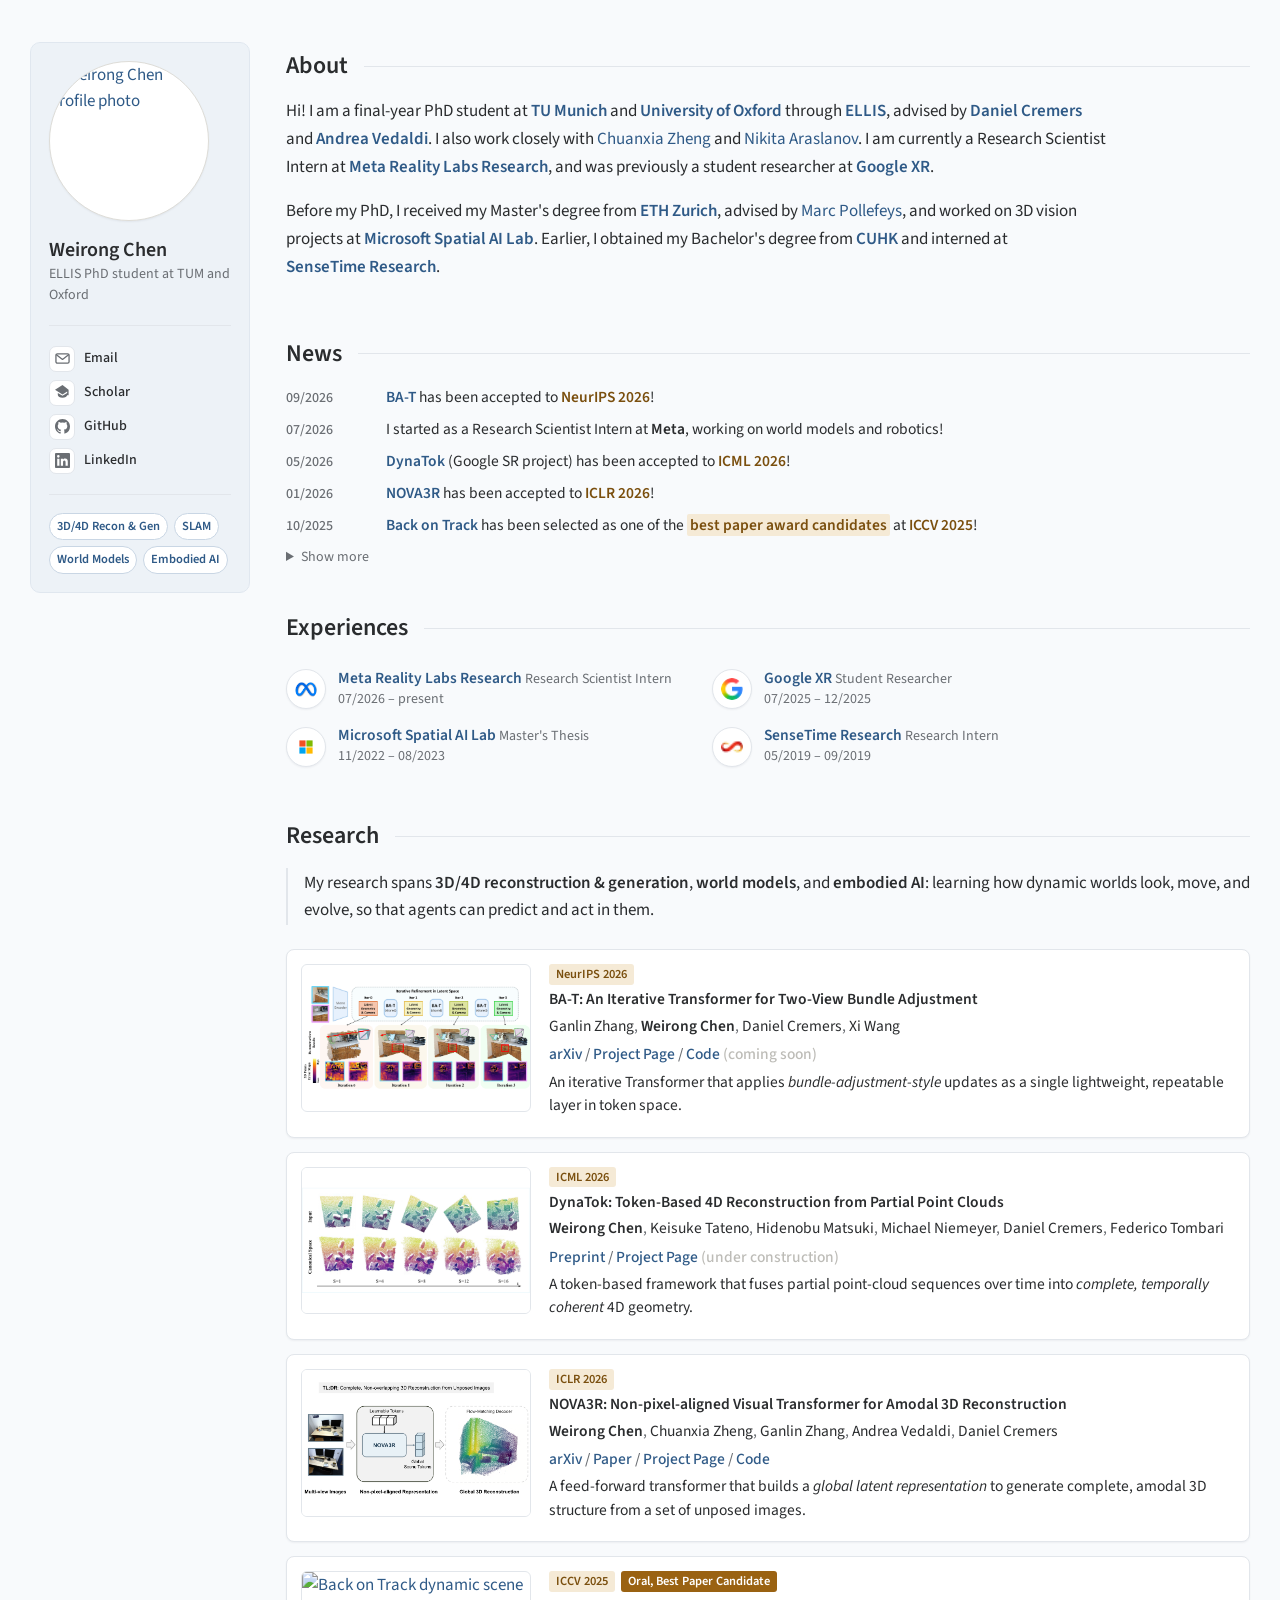
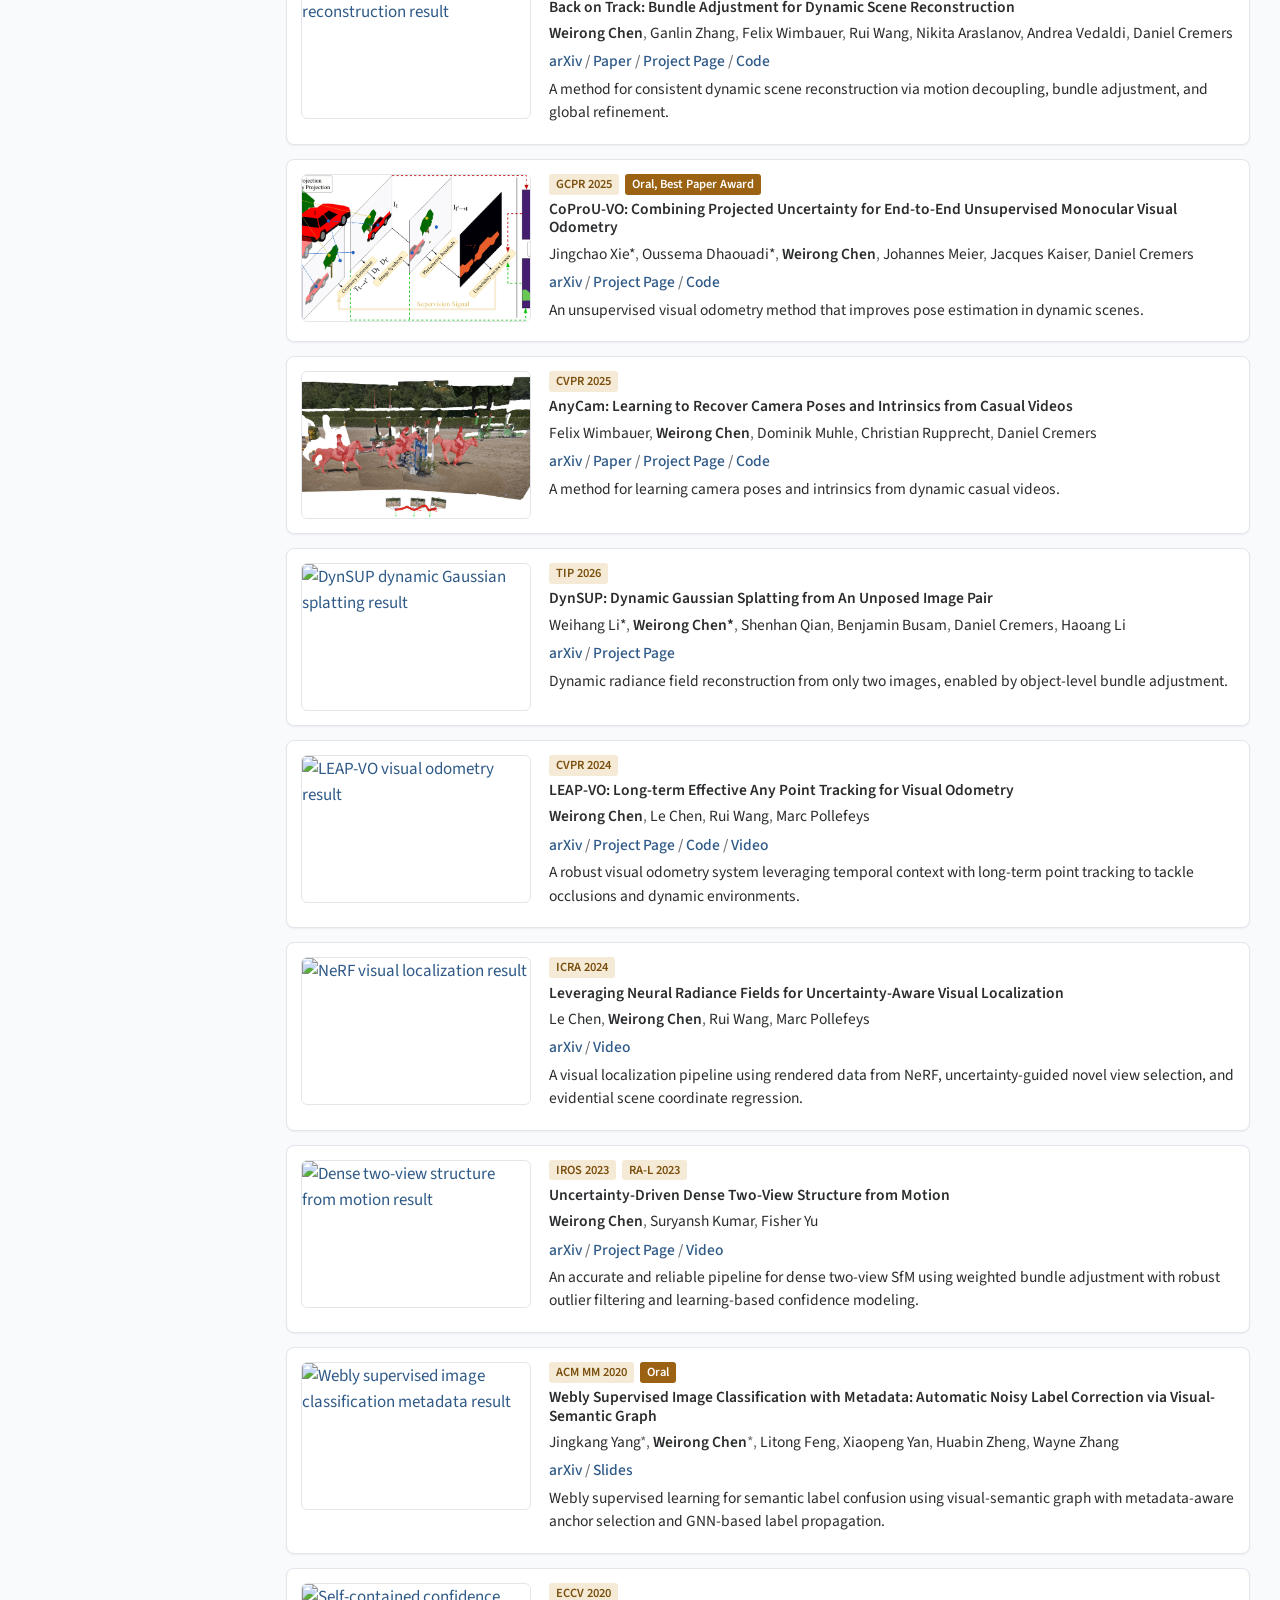
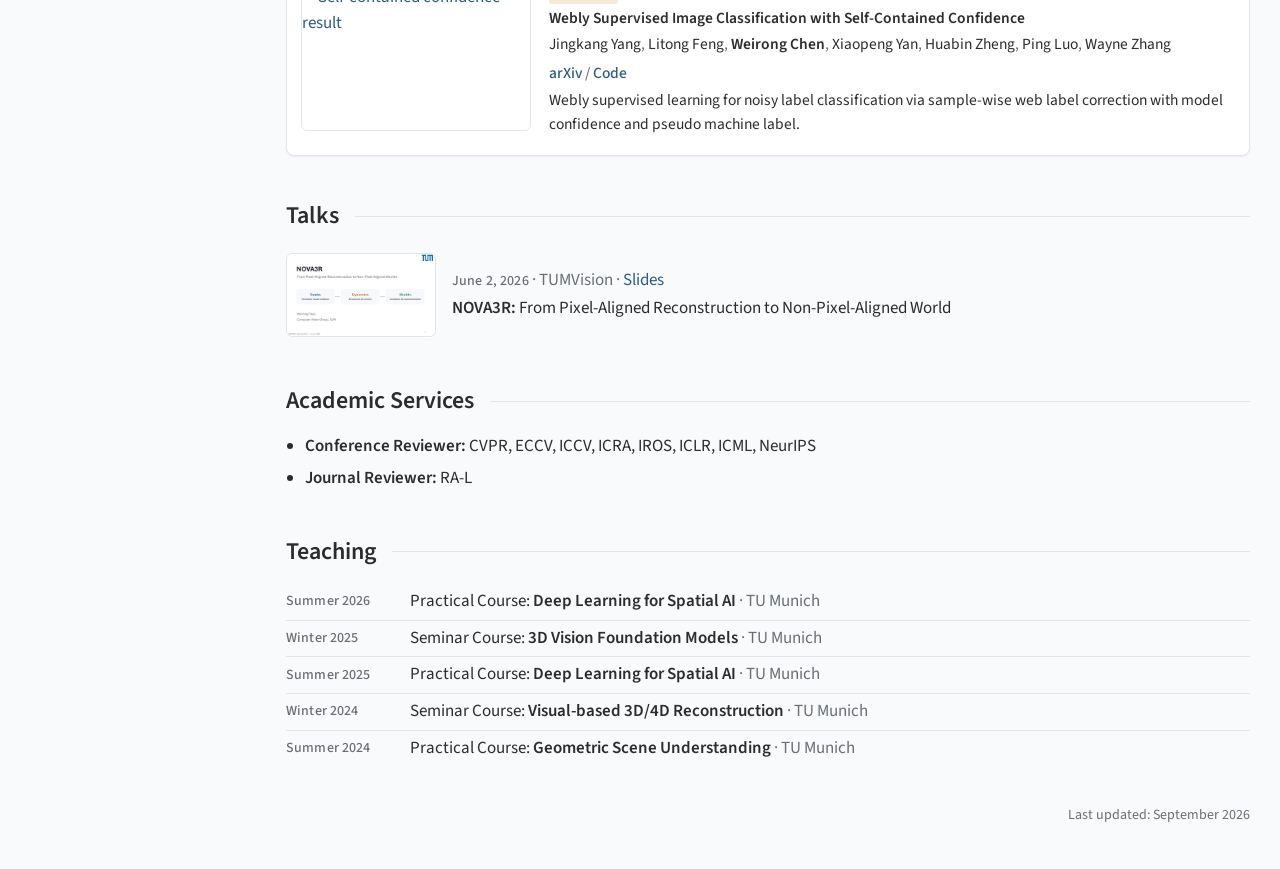
==== commit 6e52db7f: "Update PhD year to final-year in About Co-Authored-By: Claude Sonnet 5 <noreply@anthropic.com>" ====
--- a/index.html
+++ b/index.html
@@ -58,7 +58,7 @@
         <h2>About</h2>
 
           <p>
-            <span class="intro-lead">Hi! I am a third-year PhD student at <a href="https://www.tum.de/en/">TU Munich</a> and
+            <span class="intro-lead">Hi! I am a final-year PhD student at <a href="https://www.tum.de/en/">TU Munich</a> and
             <a href="https://www.ox.ac.uk/">University of Oxford</a> through
             <a href="https://ellis.eu/phd-postdoc">ELLIS</a>, advised by
             <a href="https://cvg.cit.tum.de/members/cremers">Daniel Cremers</a> and
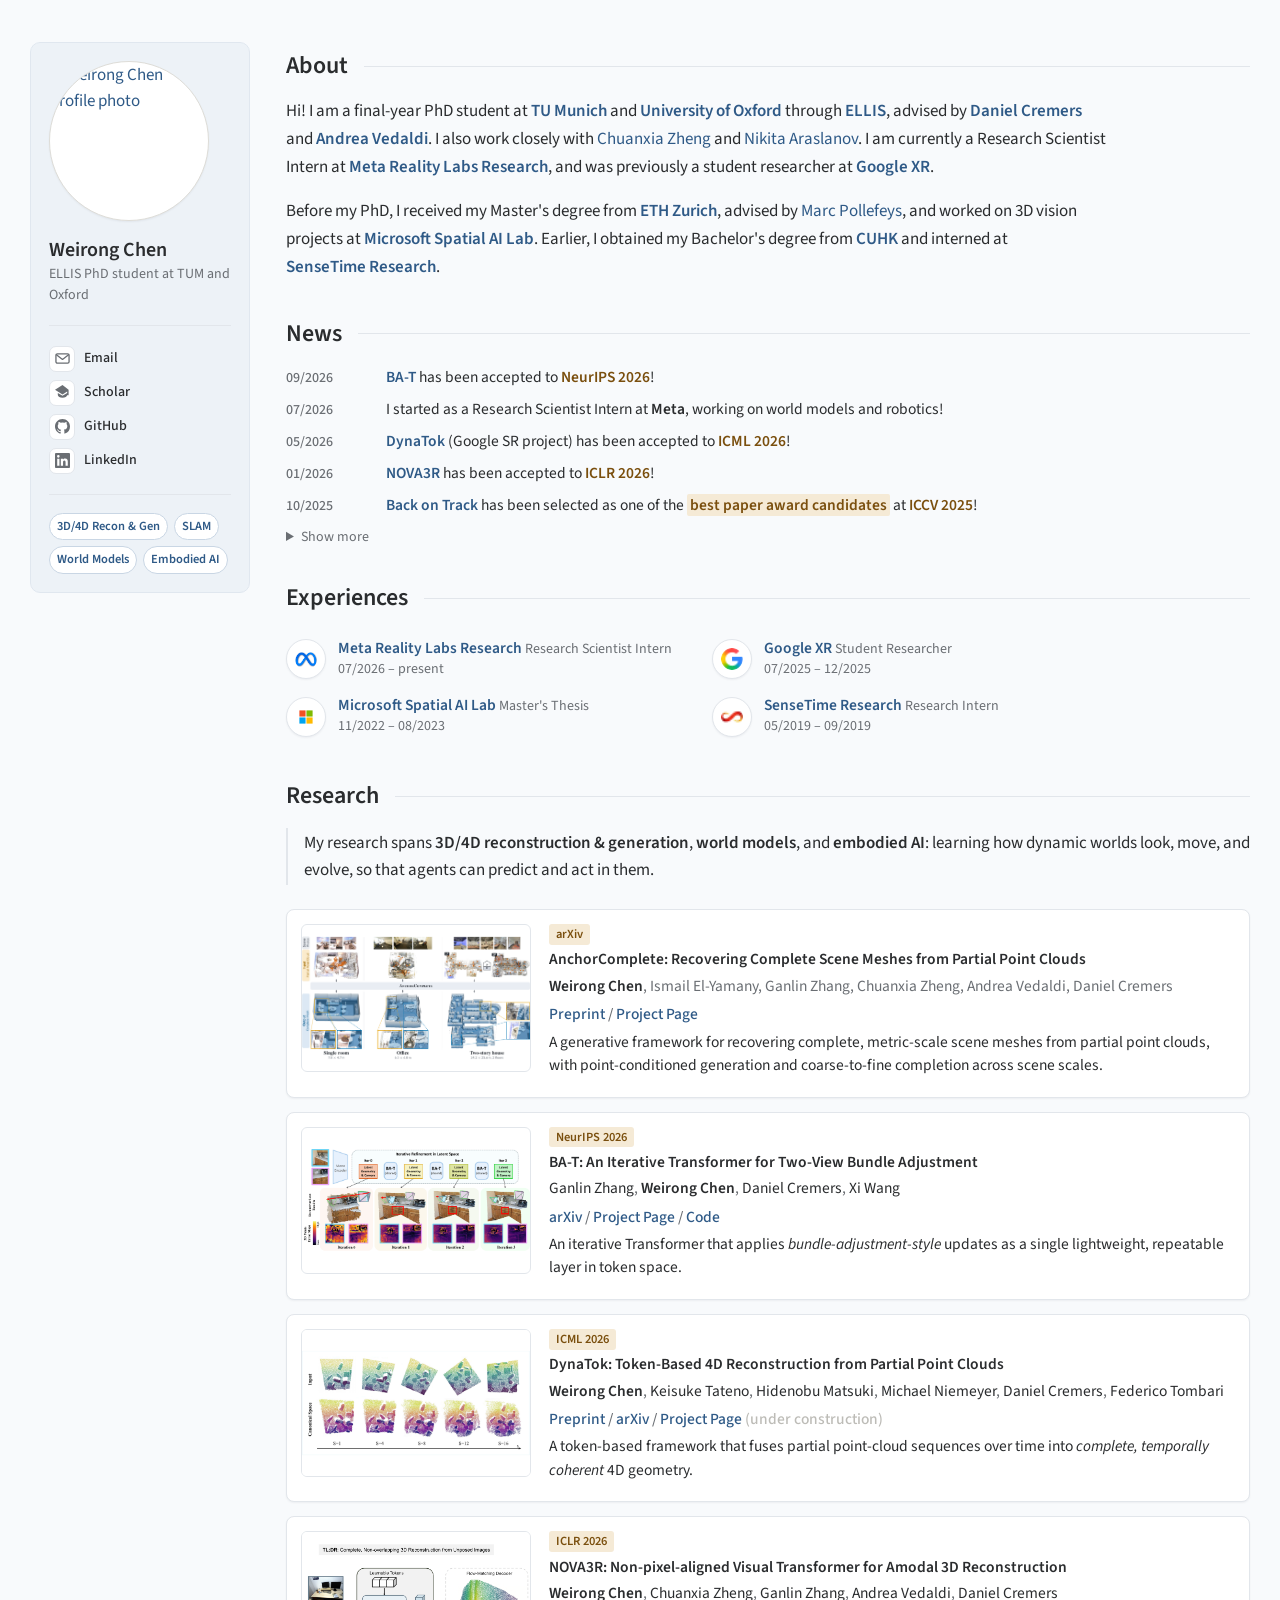
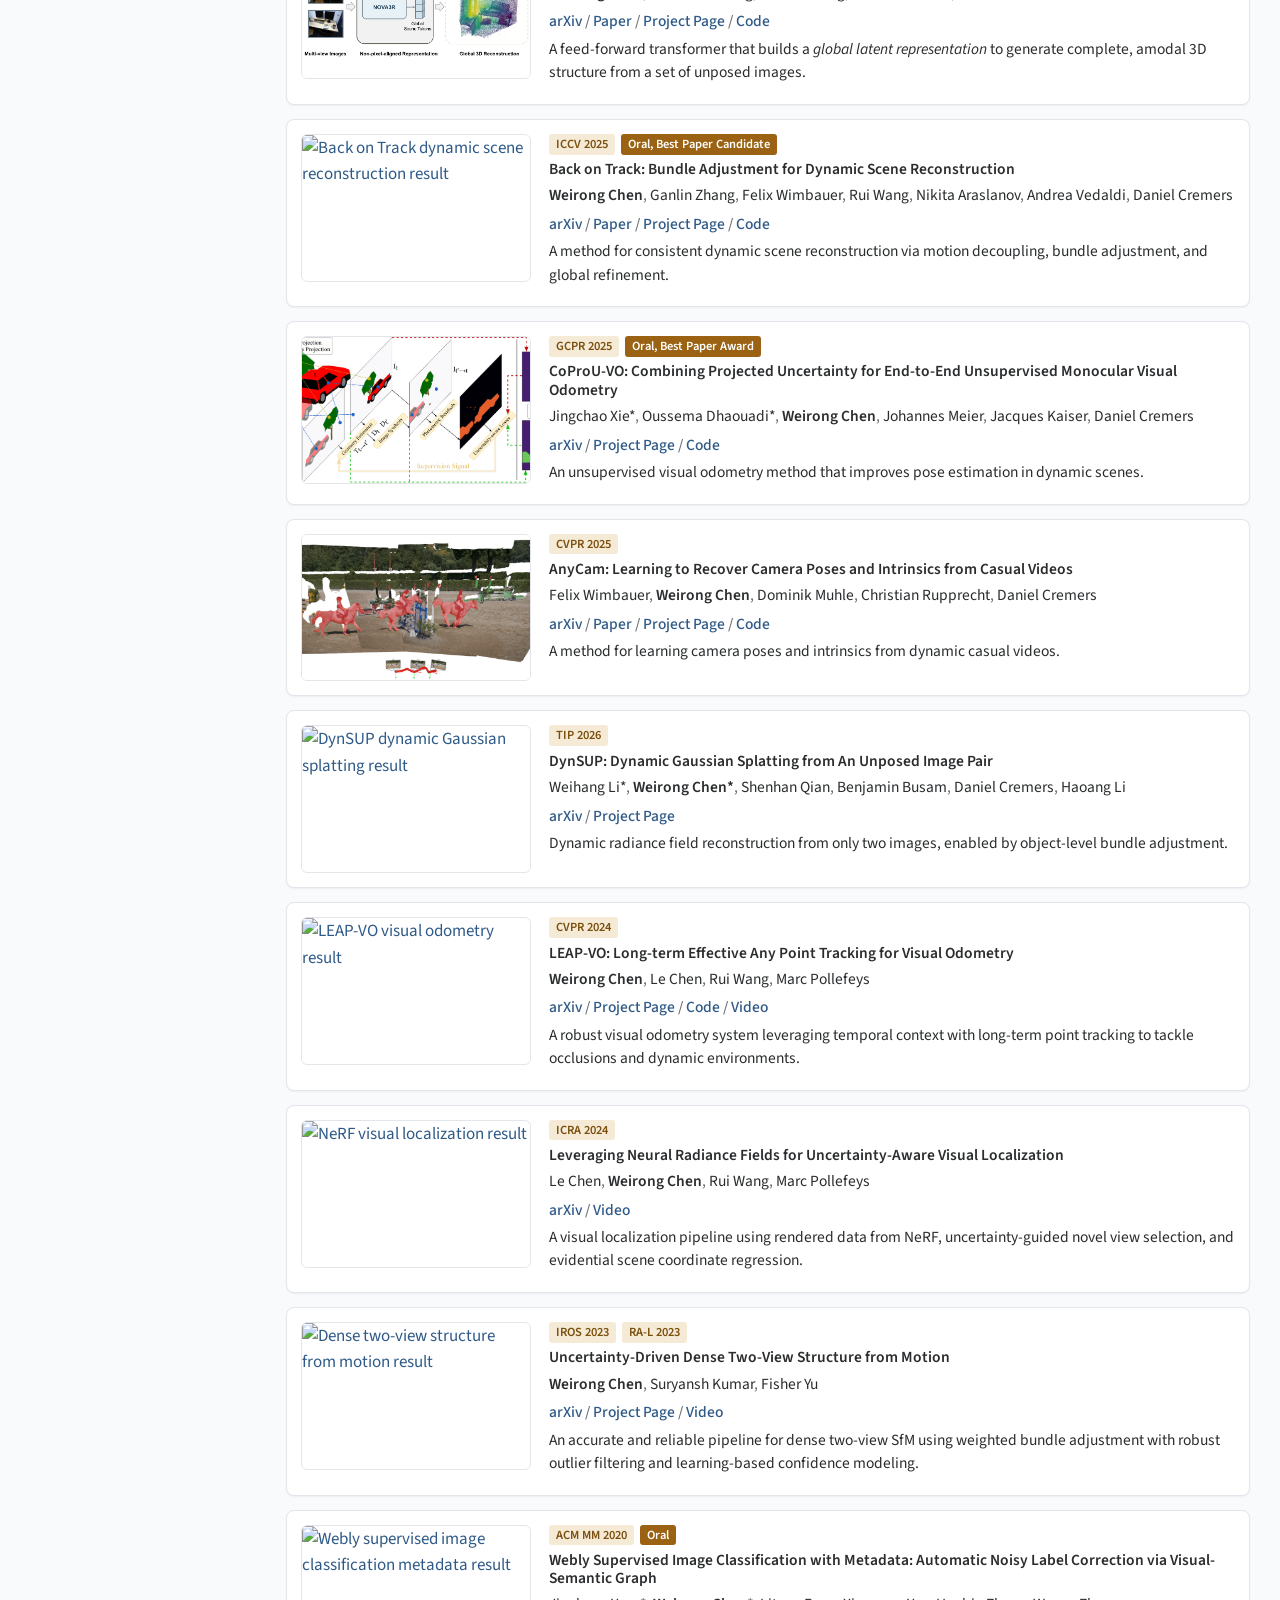
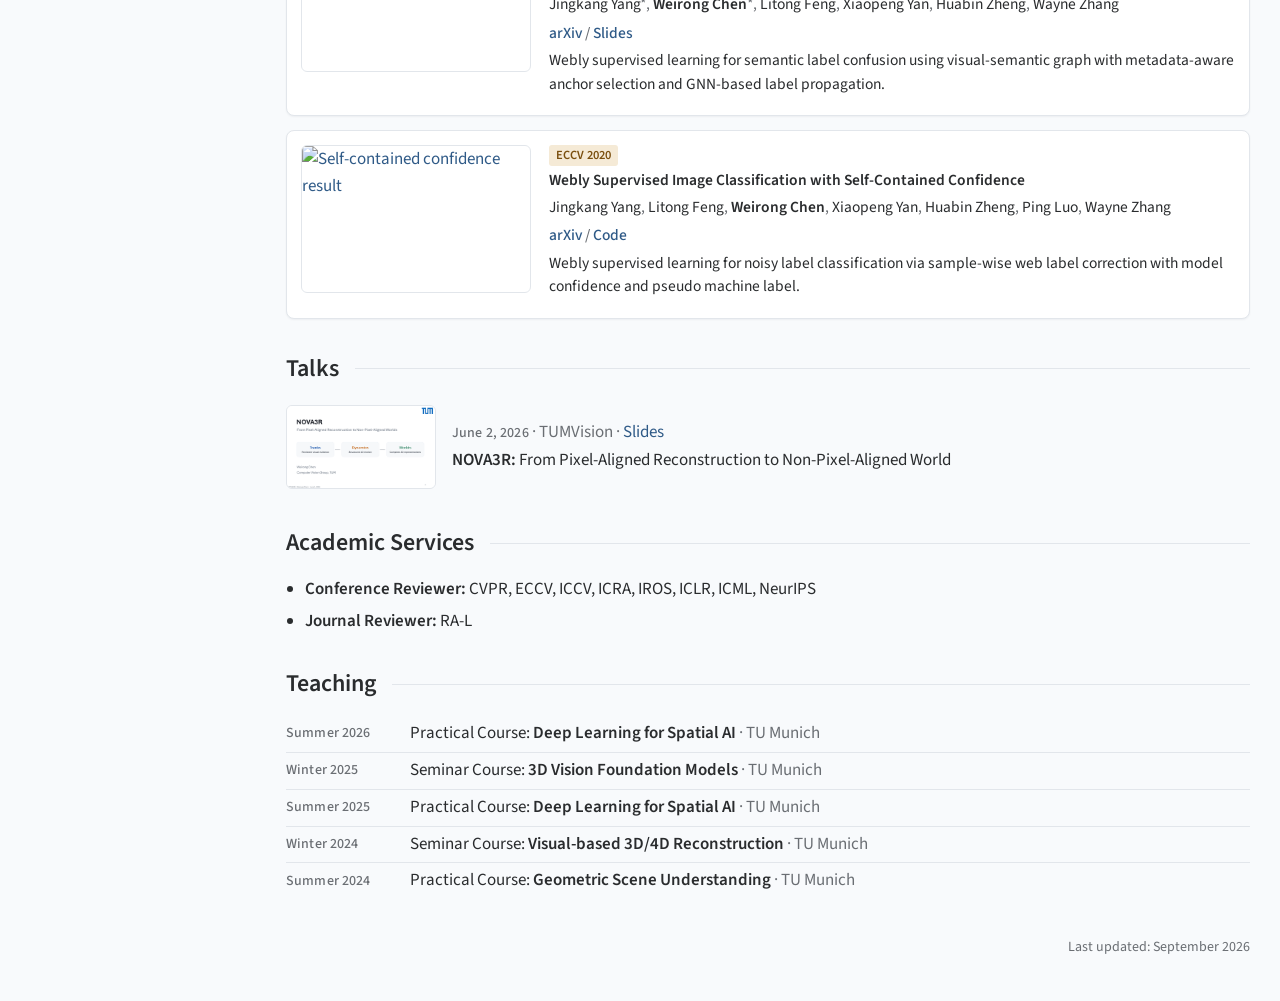
==== commit 9350a2f6: "Add AnchorComplete to research publications" ====
--- a/index.html
+++ b/index.html
@@ -166,6 +166,19 @@
         -->
         <div class="publication-list">
           <article class="publication-card">
+            <a class="publication-media media-contain" href="anchor-complete/" aria-label="Open the AnchorComplete project page">
+              <img loading="lazy" src="images/anchorcomplete_teaser.png" alt="AnchorComplete teaser showing partial point-cloud inputs and completed meshes for three scenes">
+            </a>
+            <div class="publication-copy">
+              <p class="venue-tags"><span class="venue-tag">arXiv</span></p>
+              <h3><a href="anchor-complete/">AnchorComplete: Recovering Complete Scene Meshes from Partial Point Clouds</a></h3>
+              <p class="authors"><strong>Weirong Chen</strong>, Ismail El-Yamany, Ganlin Zhang, Chuanxia Zheng, Andrea Vedaldi, Daniel Cremers</p>
+              <p class="resource-links"><a href="anchor-complete/assets/anchorcomplete-paper-9446aab.pdf">Preprint</a> / <a href="anchor-complete/">Project Page</a></p>
+              <p class="summary">A generative framework for recovering complete, metric-scale scene meshes from partial point clouds, with point-conditioned generation and coarse-to-fine completion across scene scales.</p>
+            </div>
+          </article>
+
+          <article class="publication-card">
             <a class="publication-media media-contain" href="https://ganlinzhang.xyz/BA-T/">
               <img loading="lazy" src="images/bat.png" alt="BA-T iterative refinement result">
               <img class="media-animated" loading="lazy" src="images/bat.gif" alt="">
@@ -174,7 +187,7 @@
               <p class="venue-tags"><span class="venue-tag" title="Conference on Neural Information Processing Systems">NeurIPS 2026</span></p>
               <h3><a href="https://ganlinzhang.xyz/BA-T/">BA-T: An Iterative Transformer for Two-View Bundle Adjustment</a></h3>
               <p class="authors"><a href="https://ganlinzhang.xyz/">Ganlin Zhang</a>, <strong>Weirong Chen</strong>, <a href="https://cvg.cit.tum.de/members/cremers">Daniel Cremers</a>, <a href="https://xiwang1212.github.io/homepage/">Xi Wang</a></p>
-              <p class="resource-links"><a href="https://arxiv.org/abs/2606.03287">arXiv</a> / <a href="https://ganlinzhang.xyz/BA-T/">Project Page</a> / <a href="https://github.com/zhangganlin/BA-T">Code</a> <span class="resource-disabled">(coming soon)</span></p>
+              <p class="resource-links"><a href="https://arxiv.org/abs/2606.03287">arXiv</a> / <a href="https://ganlinzhang.xyz/BA-T/">Project Page</a> / <a href="https://github.com/zhangganlin/BA-T">Code</a></p>
               <p class="summary">An iterative Transformer that applies <em>bundle-adjustment-style</em> updates as a single lightweight, repeatable layer in token space.</p>
             </div>
           </article>
@@ -187,7 +200,7 @@
               <p class="venue-tags"><span class="venue-tag" title="International Conference on Machine Learning">ICML 2026</span></p>
               <h3><a href="https://wrchen530.github.io/dynatok/">DynaTok: Token-Based 4D Reconstruction from Partial Point Clouds</a></h3>
               <p class="authors"><strong>Weirong Chen</strong>, <a href="https://scholar.google.com/citations?user=ml3laqEAAAAJ&amp;hl=ja">Keisuke Tateno</a>, <a href="https://muskie82.github.io/">Hidenobu Matsuki</a>, <a href="https://m-niemeyer.github.io/">Michael Niemeyer</a>, <a href="https://cvg.cit.tum.de/members/cremers">Daniel Cremers</a>, <a href="https://federicotombari.github.io/">Federico Tombari</a></p>
-              <p class="resource-links"><a href="dynatok/static/pdfs/dynatok_preprint.pdf">Preprint</a> / <a href="https://wrchen530.github.io/dynatok/">Project Page</a> <span class="resource-disabled">(under construction)</span></p>
+              <p class="resource-links"><a href="dynatok/static/pdfs/dynatok_preprint.pdf">Preprint</a> / <a href="https://arxiv.org/abs/2606.12189">arXiv</a> / <a href="https://wrchen530.github.io/dynatok/">Project Page</a> <span class="resource-disabled">(under construction)</span></p>
               <p class="summary">A token-based framework that fuses partial point-cloud sequences over time into <em>complete, temporally coherent</em> 4D geometry.</p>
             </div>
           </article>
--- a/stylesheet.css
+++ b/stylesheet.css
@@ -177,7 +177,7 @@
 }
 
 .site-header {
-  padding: 10px 0 20px;
+  padding: 10px 0 0;
   scroll-margin-top: 28px;
 }
 
@@ -241,7 +241,7 @@
 }
 
 .section {
-  padding: 34px 0 12px;
+  padding: 24px 0 12px;
   scroll-margin-top: 28px;
 }
 
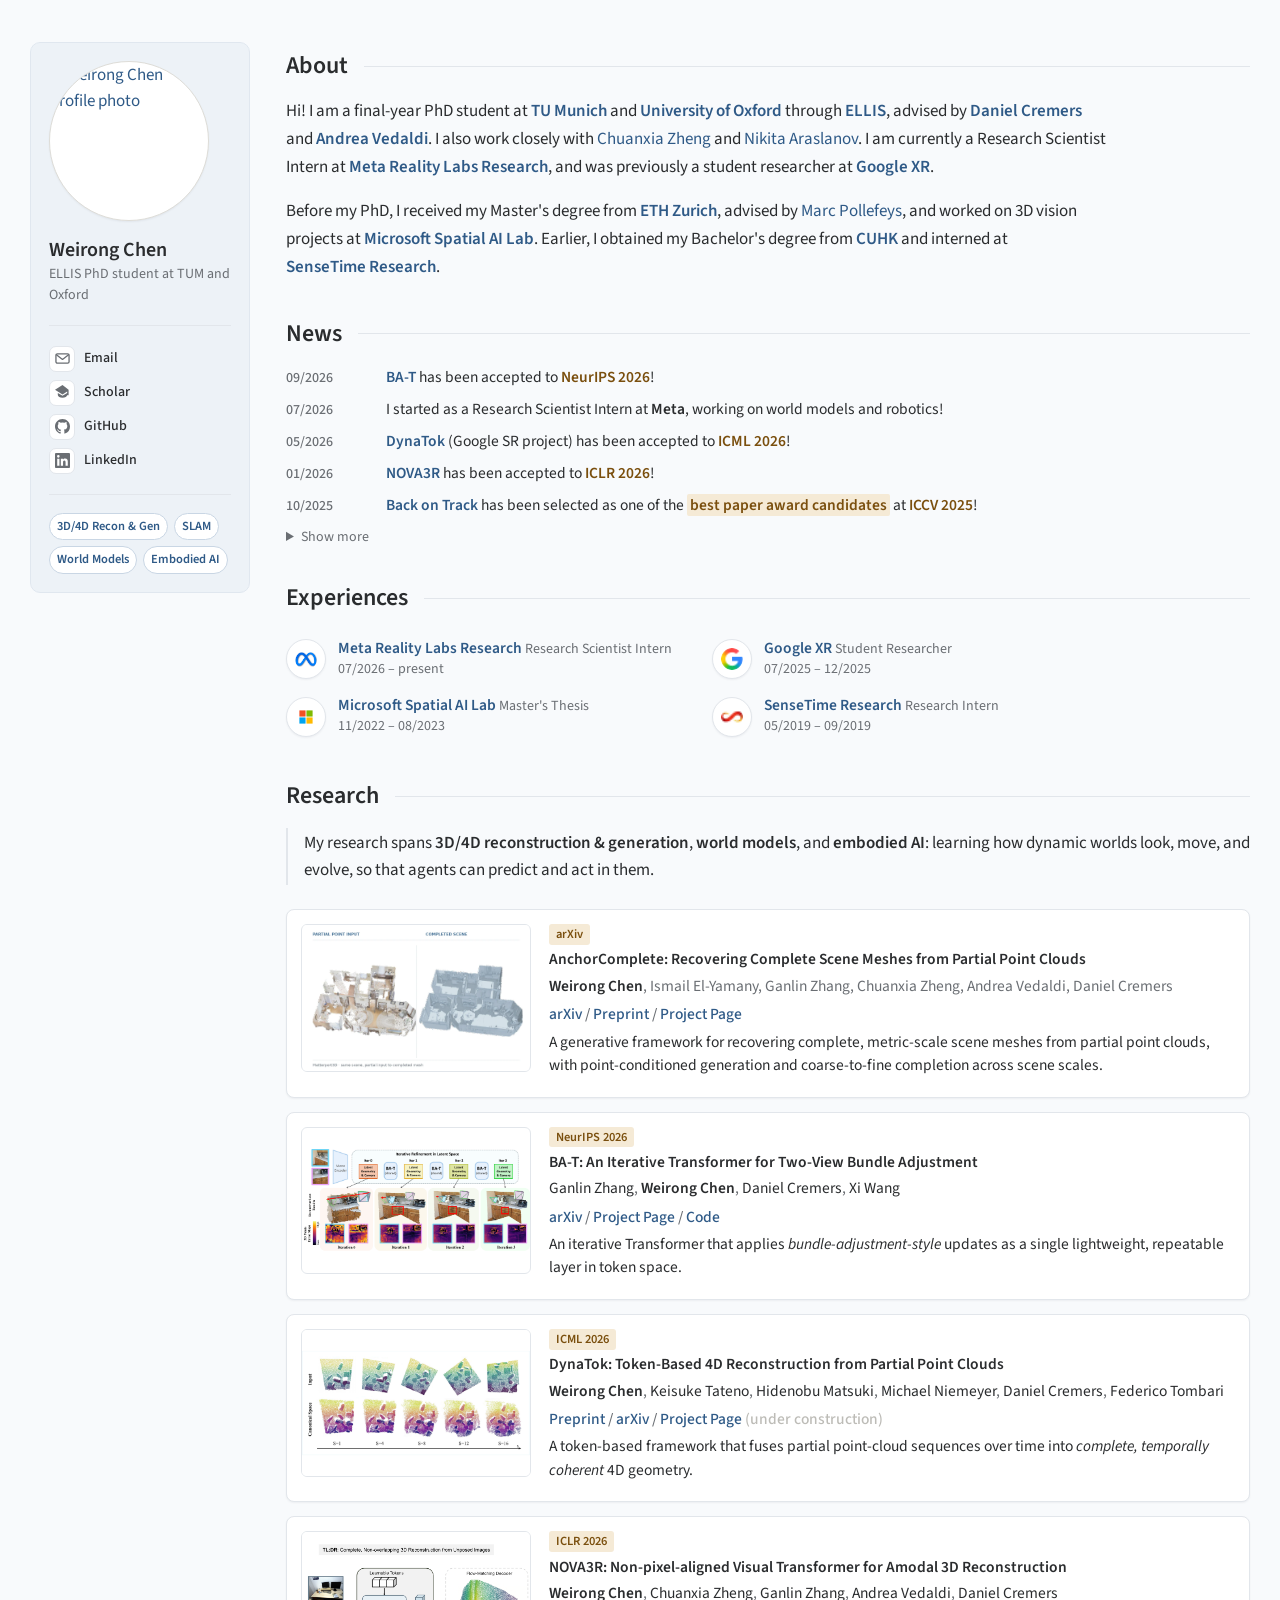
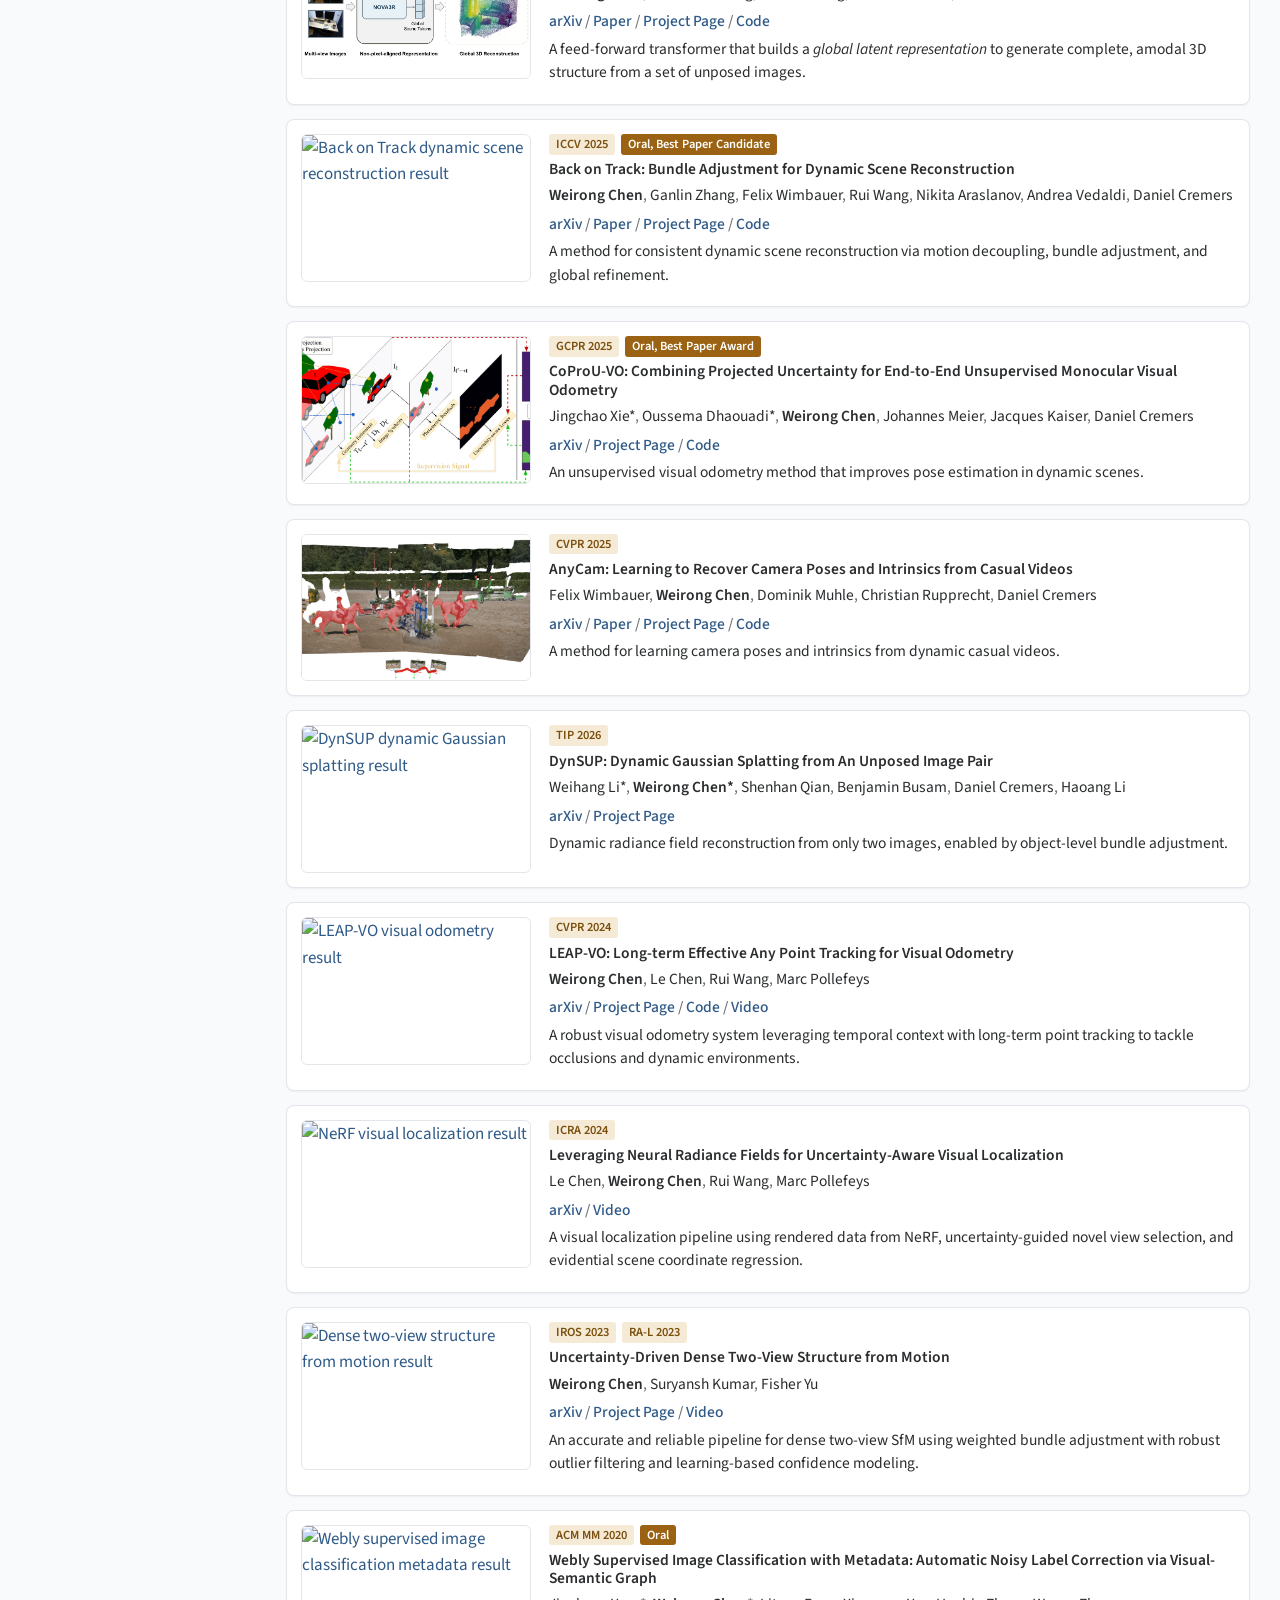
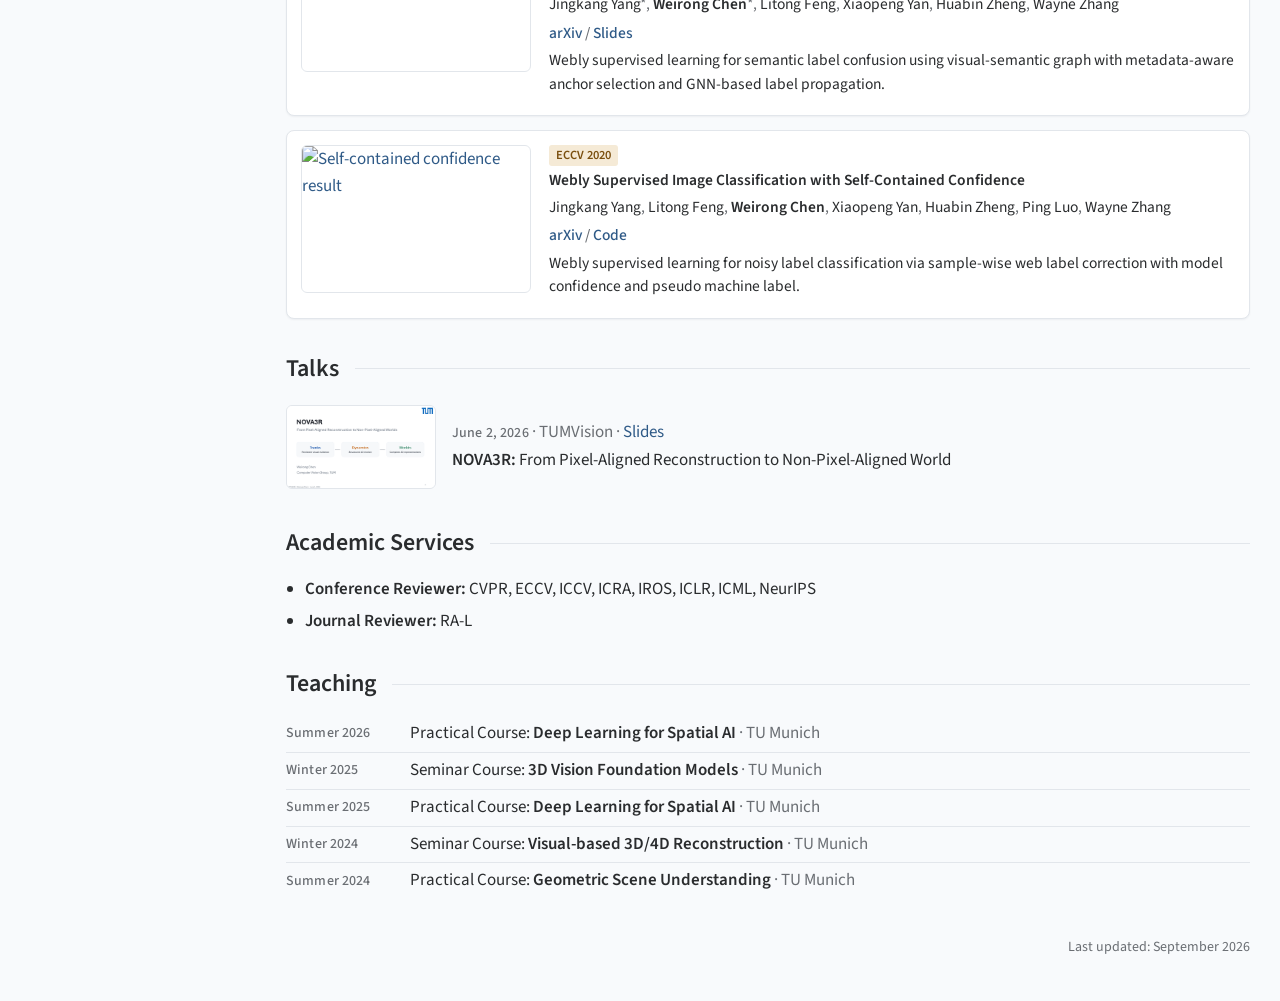
==== commit 2464dd9b: "Update AnchorComplete arXiv links and research preview" ====
--- a/index.html
+++ b/index.html
@@ -159,7 +159,7 @@
         <!--
           To add a paper, copy one full <article class="publication-card"> (newest first).
           Each card = <a class="publication-media"> with a static <img> and an optional
-          hover <img class="media-animated">, then <div class="publication-copy"> with
+          hover <video class="media-animated">, then <div class="publication-copy"> with
           <p class="venue-tags"> (<span class="venue-tag"> e.g. "ICCV 2025", optional <span class="award-tag">),
           <h3> title link, <p class="authors">, <p class="resource-links">
           (links joined by " / "), and <p class="summary"> description.
@@ -167,13 +167,16 @@
         <div class="publication-list">
           <article class="publication-card">
             <a class="publication-media media-contain" href="anchor-complete/" aria-label="Open the AnchorComplete project page">
-              <img loading="lazy" src="images/anchorcomplete_teaser.png" alt="AnchorComplete teaser showing partial point-cloud inputs and completed meshes for three scenes">
+              <img loading="lazy" src="images/anchorcomplete_pipeline_thumb.webp" alt="Matterport3D apartment partial point cloud and completed AnchorComplete mesh">
+              <video class="media-animated" muted loop playsinline preload="metadata" poster="images/anchorcomplete_pipeline_thumb.webp" aria-hidden="true" tabindex="-1" data-hover-preview>
+                <source src="images/anchorcomplete_pipeline_hover.mp4" type="video/mp4">
+              </video>
             </a>
             <div class="publication-copy">
               <p class="venue-tags"><span class="venue-tag">arXiv</span></p>
               <h3><a href="anchor-complete/">AnchorComplete: Recovering Complete Scene Meshes from Partial Point Clouds</a></h3>
               <p class="authors"><strong>Weirong Chen</strong>, Ismail El-Yamany, Ganlin Zhang, Chuanxia Zheng, Andrea Vedaldi, Daniel Cremers</p>
-              <p class="resource-links"><a href="anchor-complete/assets/anchorcomplete-paper-9446aab.pdf">Preprint</a> / <a href="anchor-complete/">Project Page</a></p>
+              <p class="resource-links"><a href="https://arxiv.org/abs/2611.03228">arXiv</a> / <a href="anchor-complete/assets/anchorcomplete-paper-9446aab.pdf">Preprint</a> / <a href="anchor-complete/">Project Page</a></p>
               <p class="summary">A generative framework for recovering complete, metric-scale scene meshes from partial point clouds, with point-conditioned generation and coarse-to-fine completion across scene scales.</p>
             </div>
           </article>
@@ -421,6 +424,7 @@
     </footer>
     </div>
   </div>
+  <script src="research-media-hover.js" defer></script>
 </body>
 
 </html>
--- a/stylesheet.css
+++ b/stylesheet.css
@@ -491,14 +491,17 @@
   background: var(--surface);
 }
 
-.publication-media img {
+.publication-media img,
+.publication-media video {
+  display: block;
   width: 100%;
   height: 100%;
   object-fit: cover;
 }
 
 /* Wide figures: show the whole image instead of cropping to the frame */
-.publication-media.media-contain img {
+.publication-media.media-contain img,
+.publication-media.media-contain video {
   object-fit: contain;
 }
 
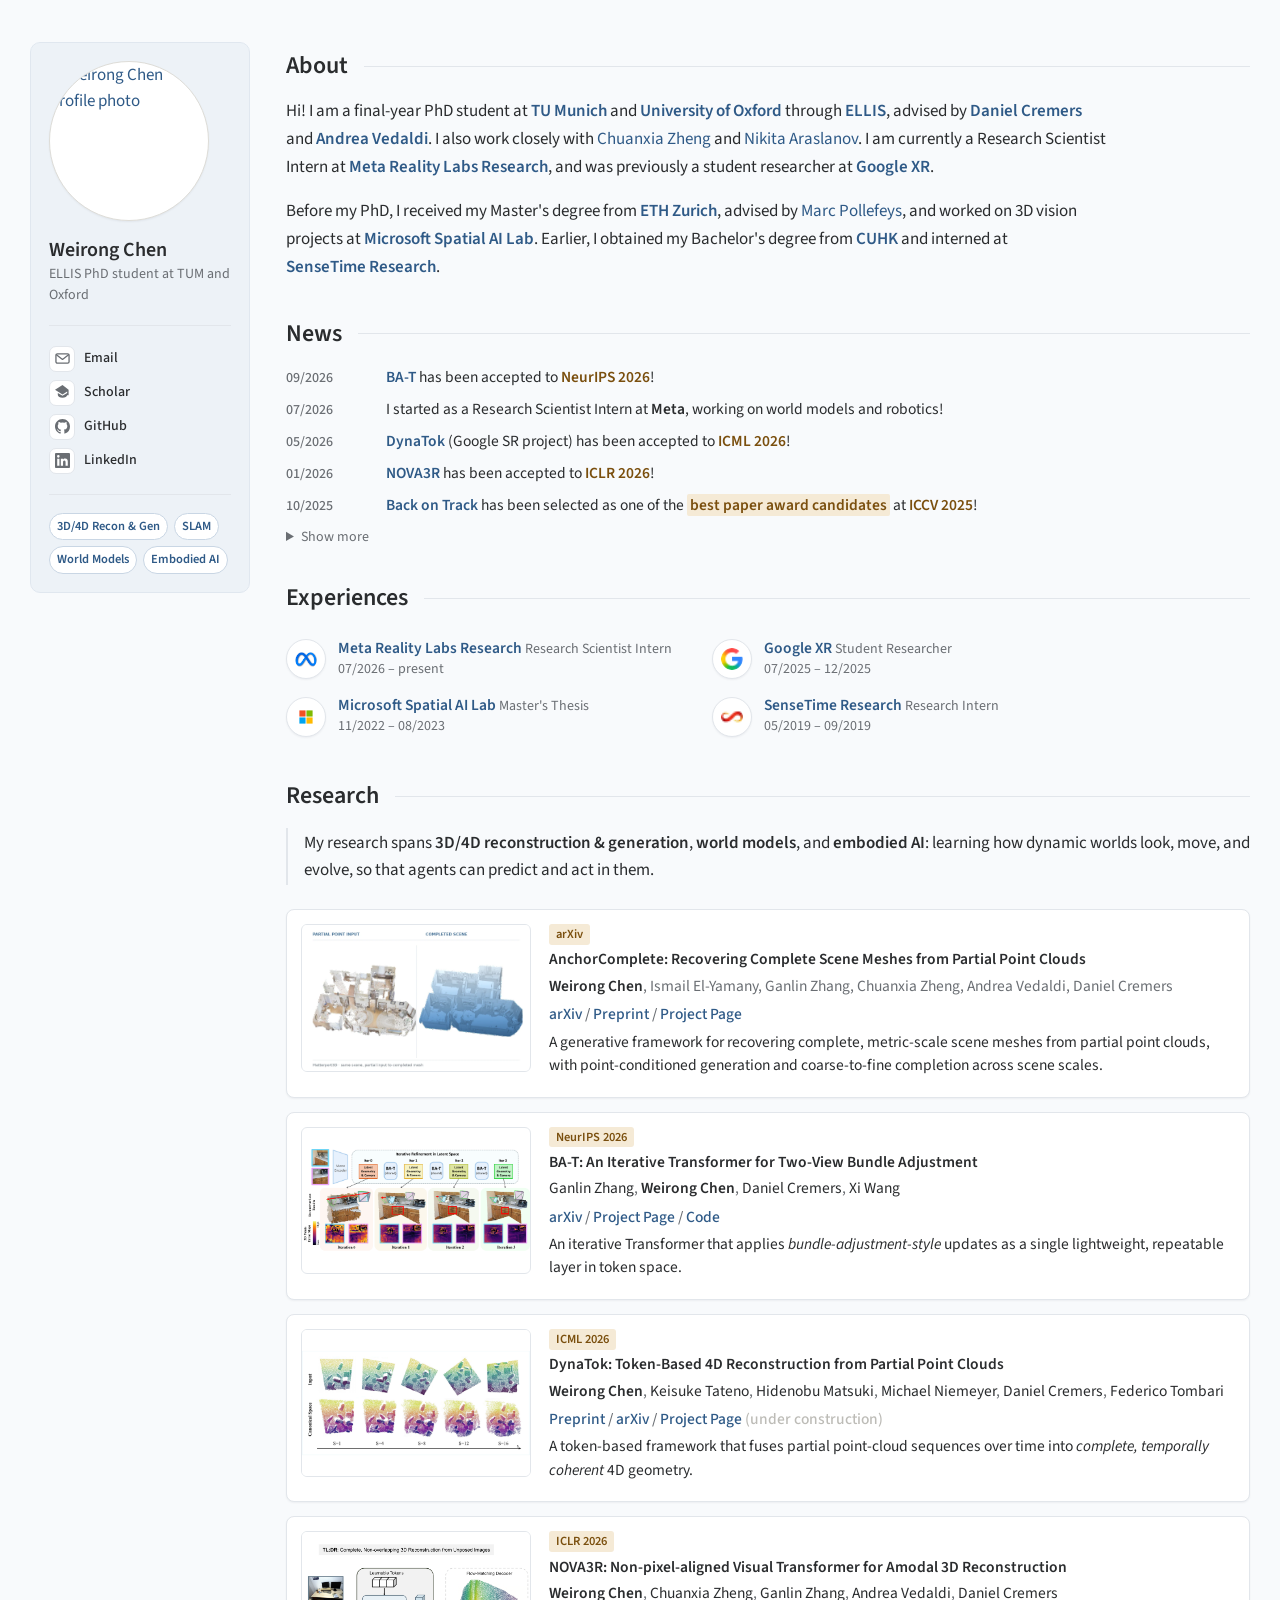
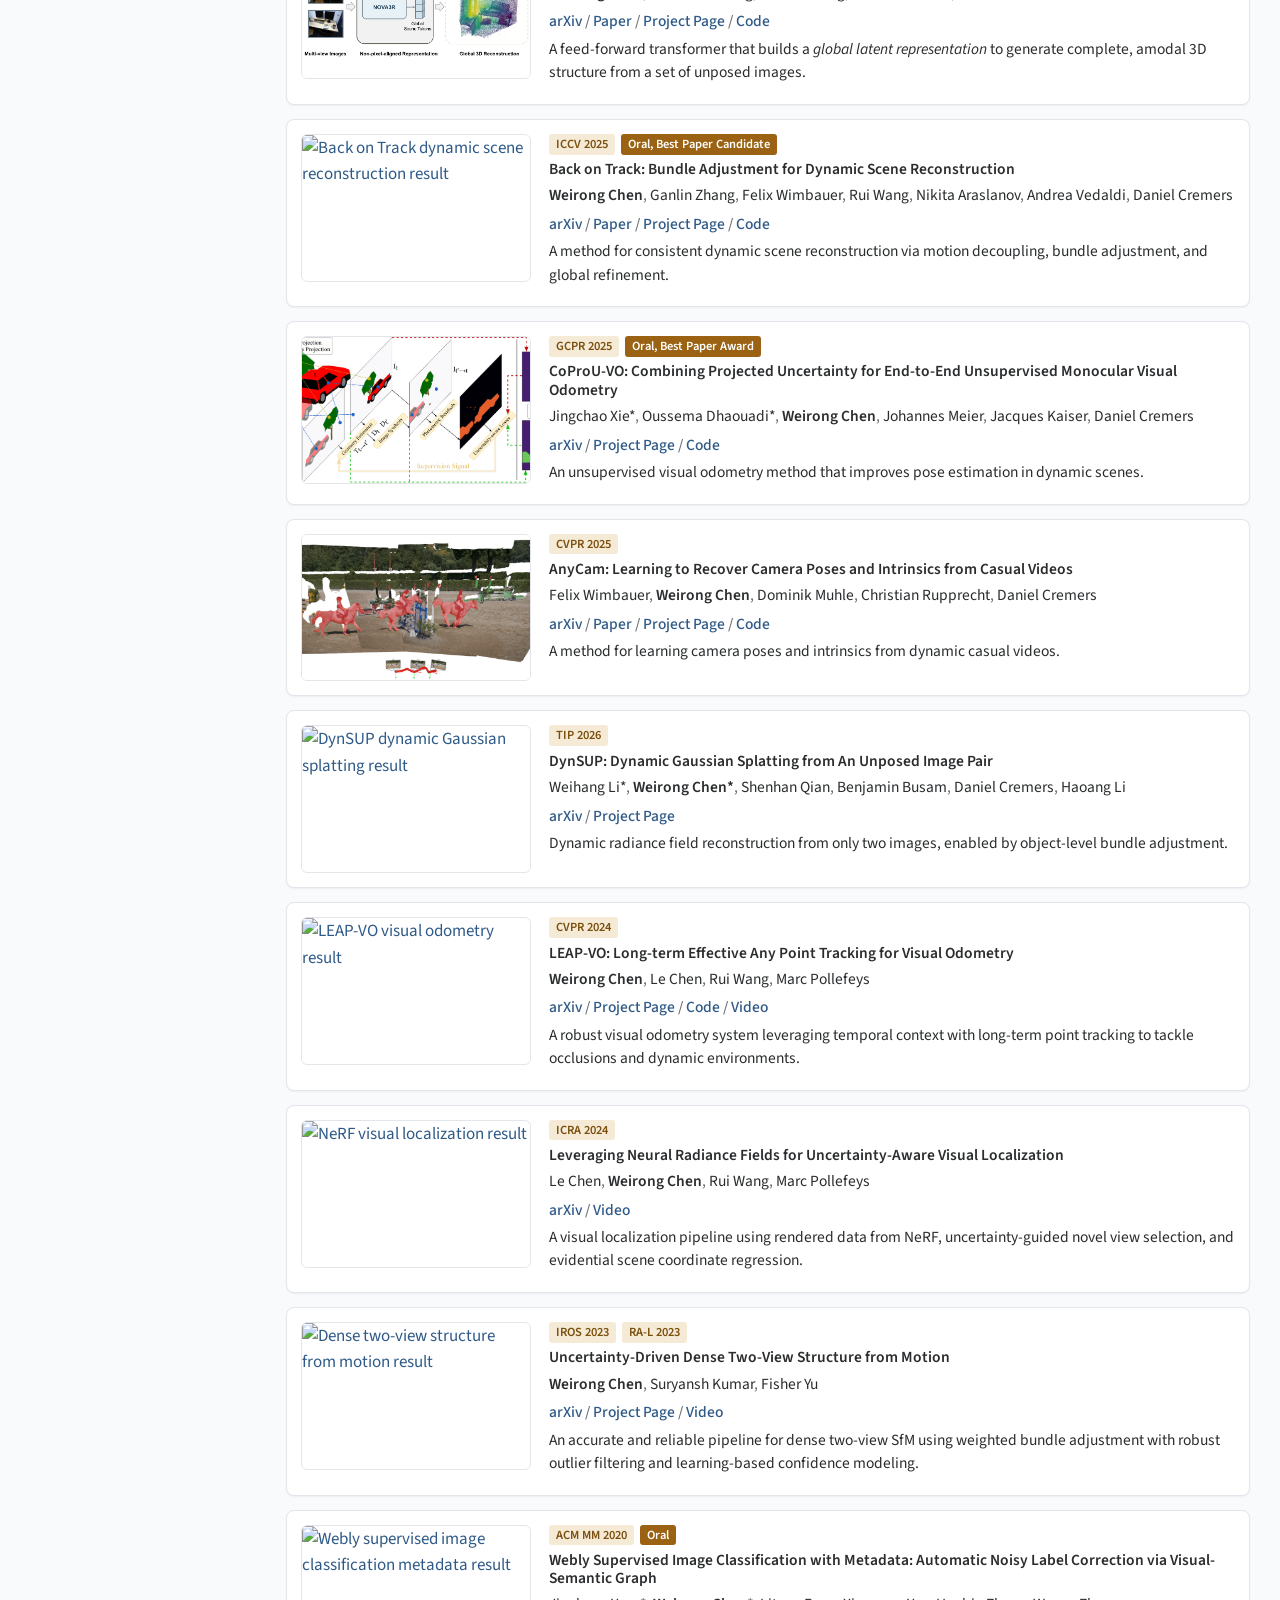
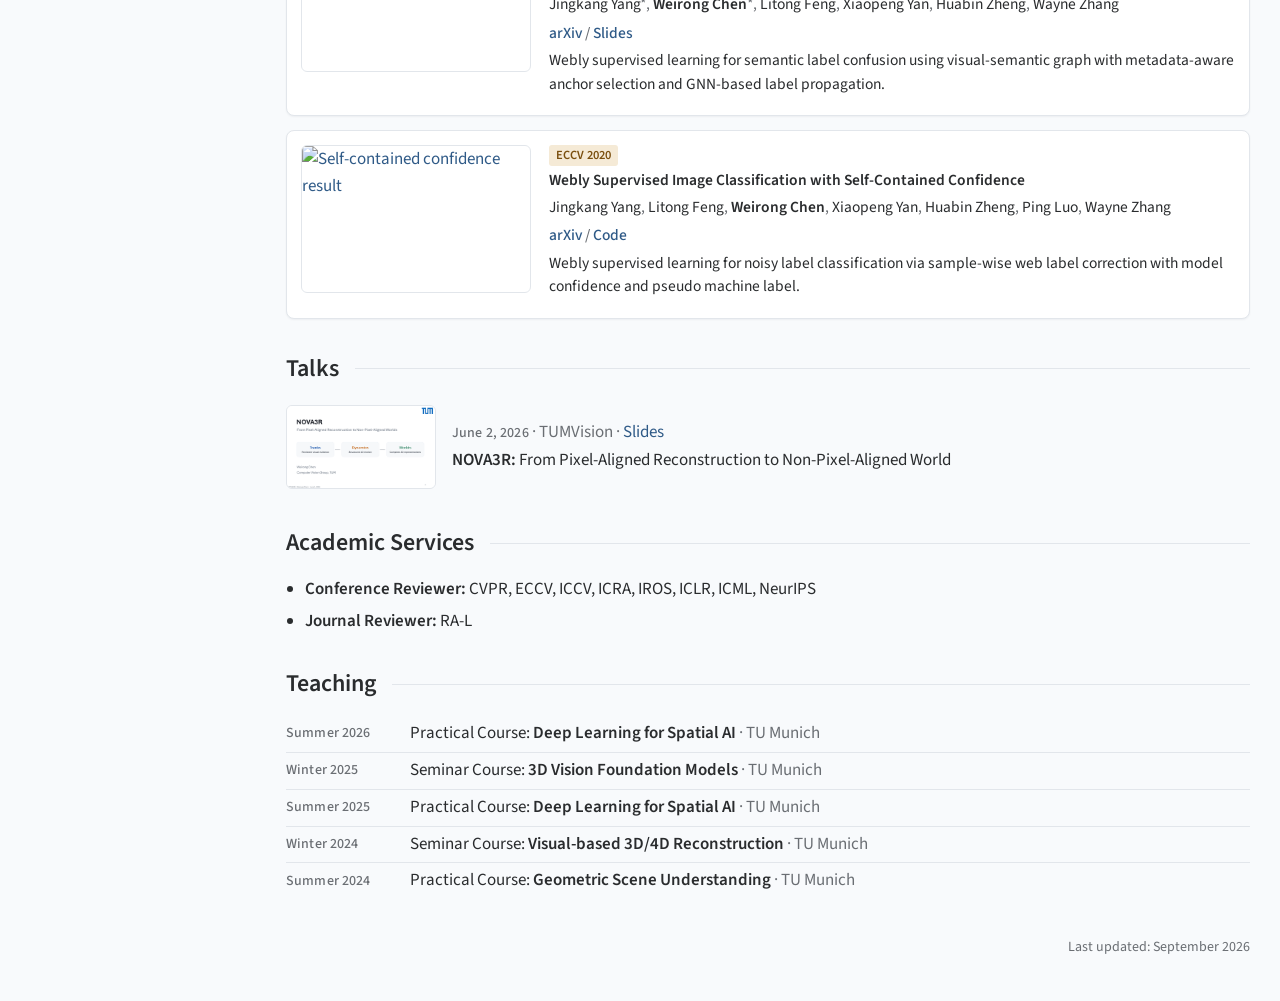
==== commit 0bbe37e3: "Use blue gradient and GIF for AnchorComplete preview" ====
--- a/index.html
+++ b/index.html
@@ -167,10 +167,8 @@
         <div class="publication-list">
           <article class="publication-card">
             <a class="publication-media media-contain" href="anchor-complete/" aria-label="Open the AnchorComplete project page">
-              <img loading="lazy" src="images/anchorcomplete_pipeline_thumb.webp" alt="Matterport3D apartment partial point cloud and completed AnchorComplete mesh">
-              <video class="media-animated" muted loop playsinline preload="metadata" poster="images/anchorcomplete_pipeline_thumb.webp" aria-hidden="true" tabindex="-1" data-hover-preview>
-                <source src="images/anchorcomplete_pipeline_hover.mp4" type="video/mp4">
-              </video>
+              <img loading="lazy" src="images/anchorcomplete_pipeline_thumb.webp?v=blue-height-ramp-gif-v3" alt="Matterport3D apartment partial point cloud and completed AnchorComplete mesh">
+              <img class="media-animated" loading="lazy" src="images/anchorcomplete_pipeline_hover.gif?v=blue-height-ramp-gif-v3" alt="AnchorComplete completion animation: partial point input, coarse-to-fine voxel denoising, and the completed blue-gradient mesh">
             </a>
             <div class="publication-copy">
               <p class="venue-tags"><span class="venue-tag">arXiv</span></p>
@@ -424,7 +422,6 @@
     </footer>
     </div>
   </div>
-  <script src="research-media-hover.js" defer></script>
 </body>
 
 </html>
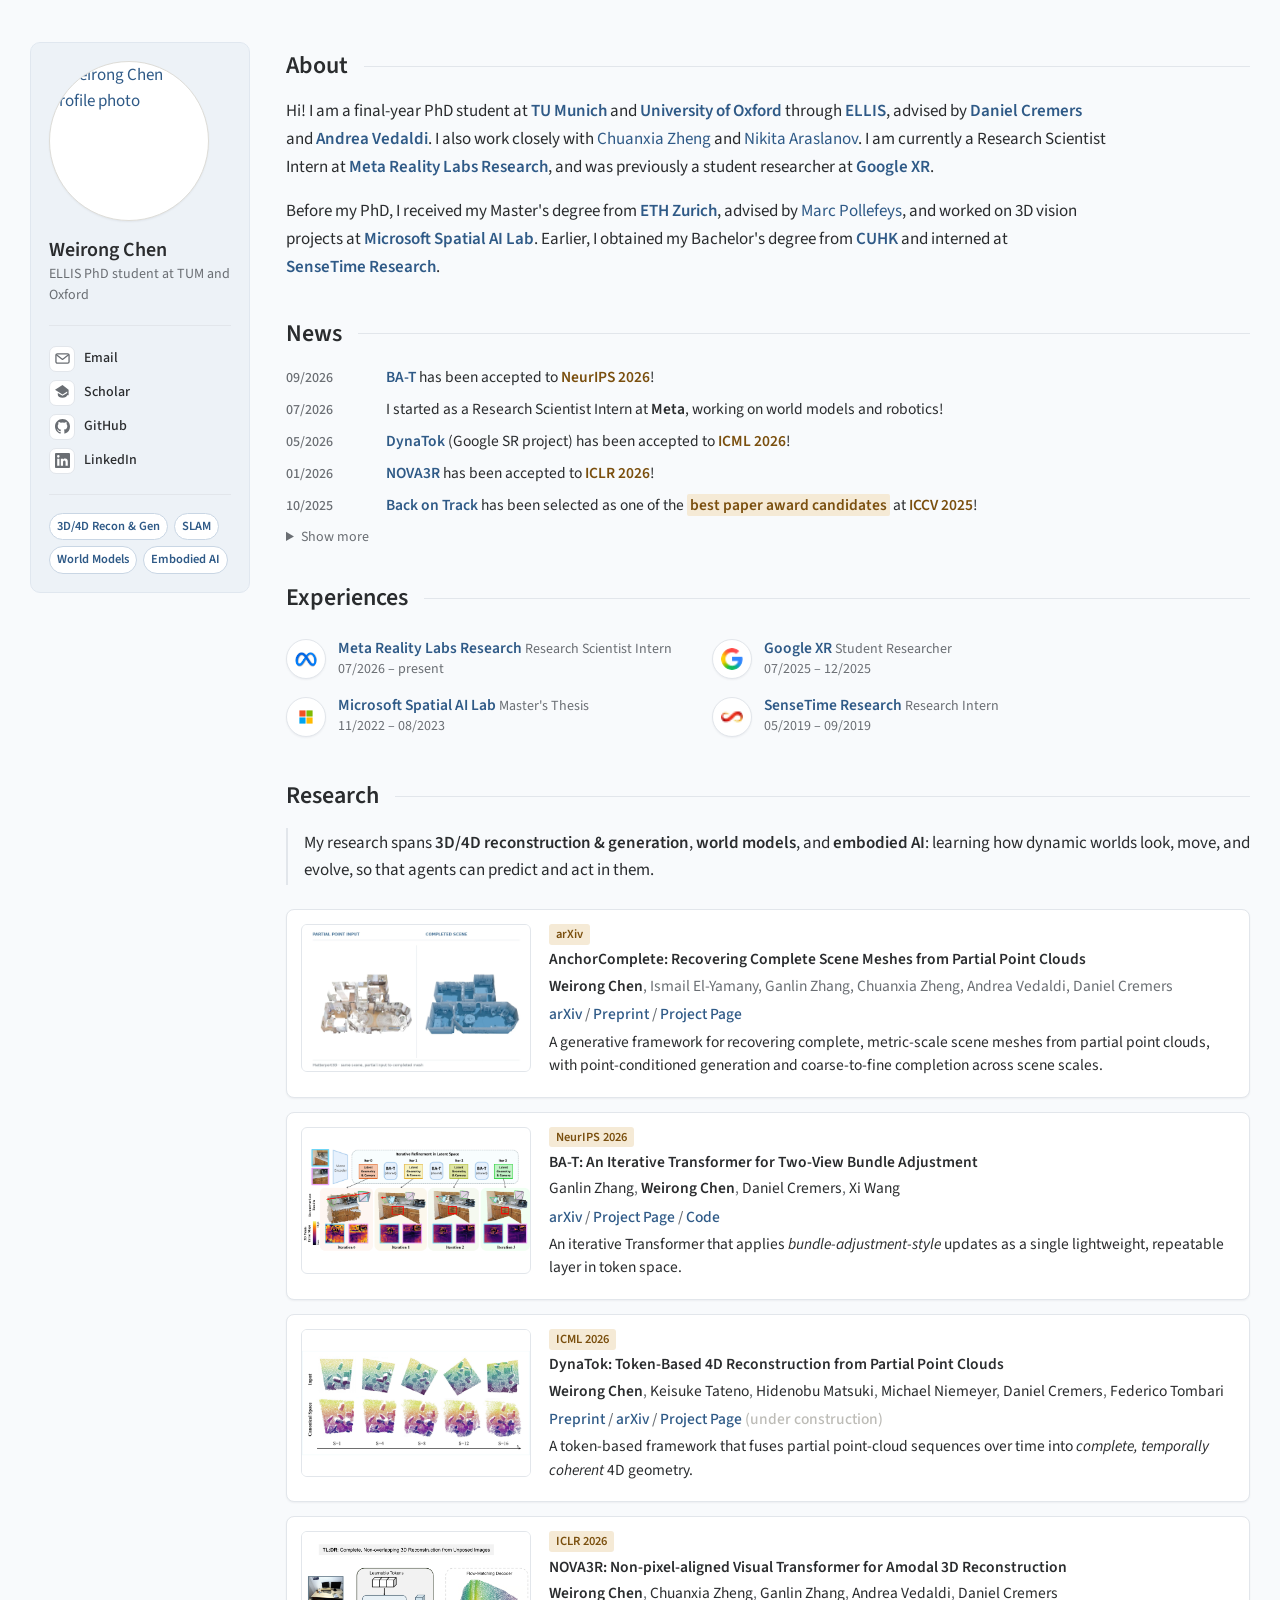
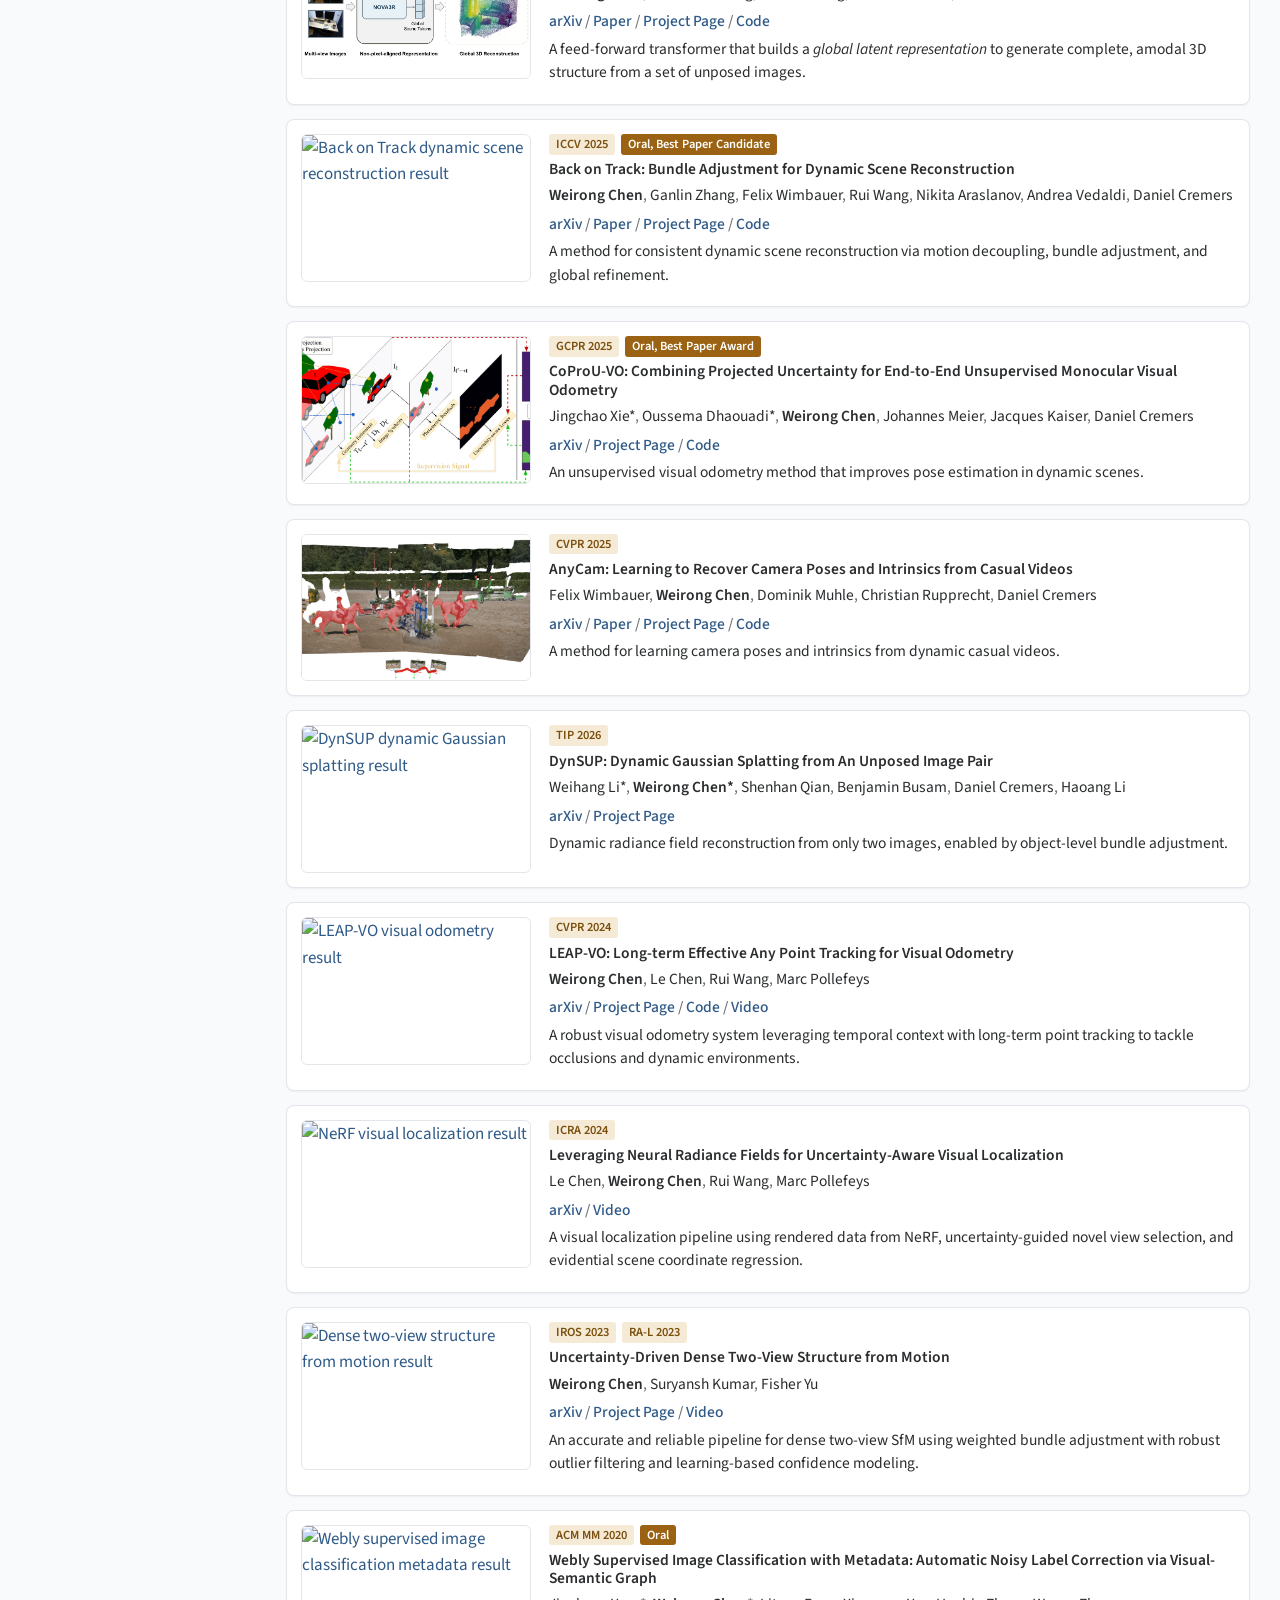
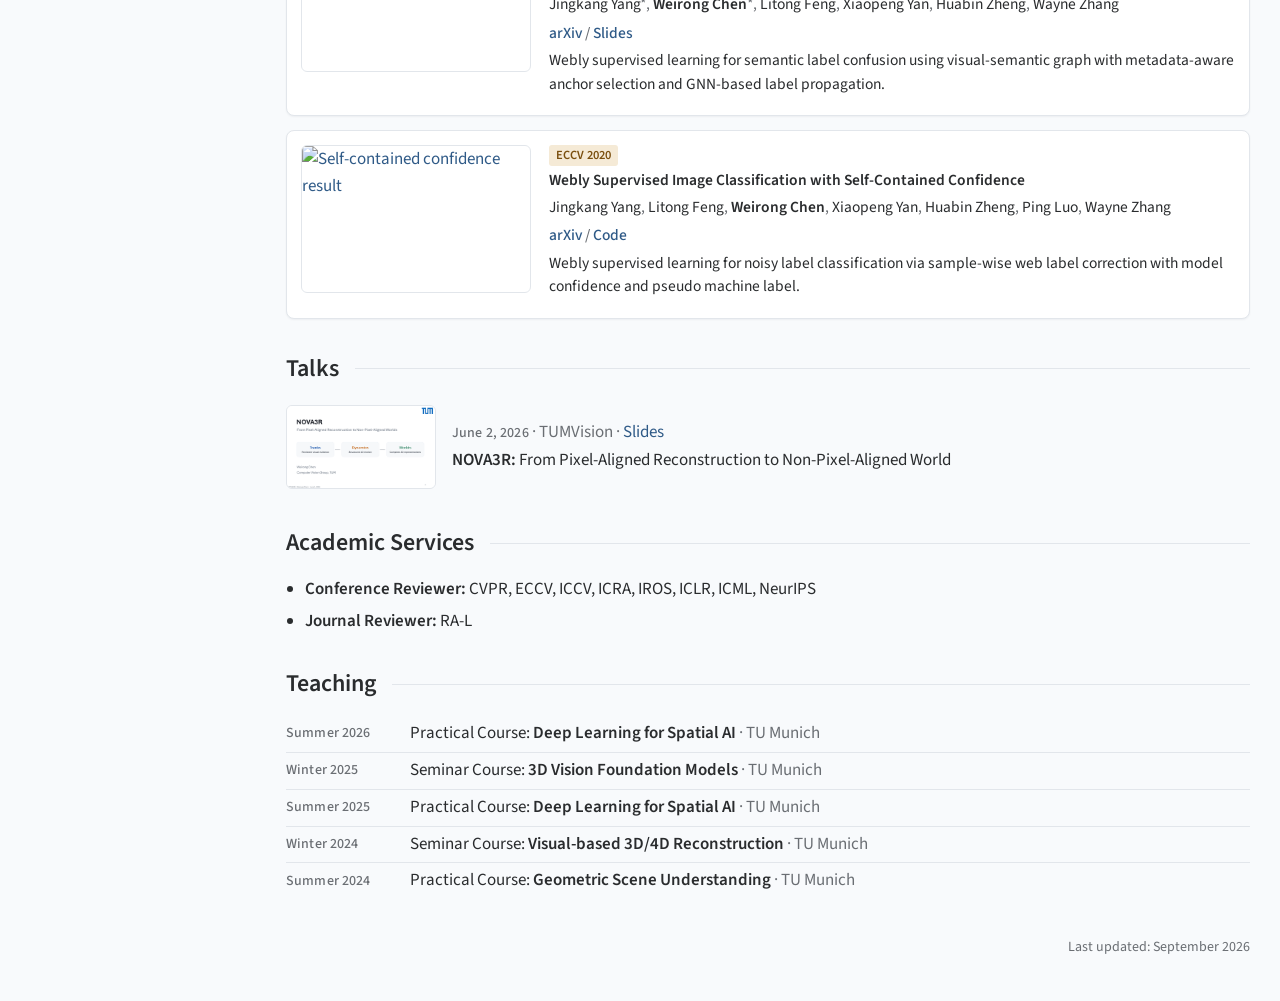
==== commit 8869ebec: "Match Research preview to method video" ====
--- a/index.html
+++ b/index.html
@@ -167,8 +167,8 @@
         <div class="publication-list">
           <article class="publication-card">
             <a class="publication-media media-contain" href="anchor-complete/" aria-label="Open the AnchorComplete project page">
-              <img loading="lazy" src="images/anchorcomplete_pipeline_thumb.webp?v=blue-height-ramp-gif-v3" alt="Matterport3D apartment partial point cloud and completed AnchorComplete mesh">
-              <img class="media-animated" loading="lazy" src="images/anchorcomplete_pipeline_hover.gif?v=blue-height-ramp-gif-v3" alt="AnchorComplete completion animation: partial point input, coarse-to-fine voxel denoising, and the completed blue-gradient mesh">
+              <img loading="lazy" src="images/anchorcomplete_pipeline_thumb.webp?v=video-render-gif-v4" alt="Matterport3D apartment partial point cloud and completed AnchorComplete mesh">
+              <img class="media-animated" loading="lazy" src="images/anchorcomplete_pipeline_hover.gif?v=video-render-gif-v4" alt="AnchorComplete completion animation: partial point input, coarse-to-fine voxel denoising, and the completed scene mesh rendered in the project video">
             </a>
             <div class="publication-copy">
               <p class="venue-tags"><span class="venue-tag">arXiv</span></p>
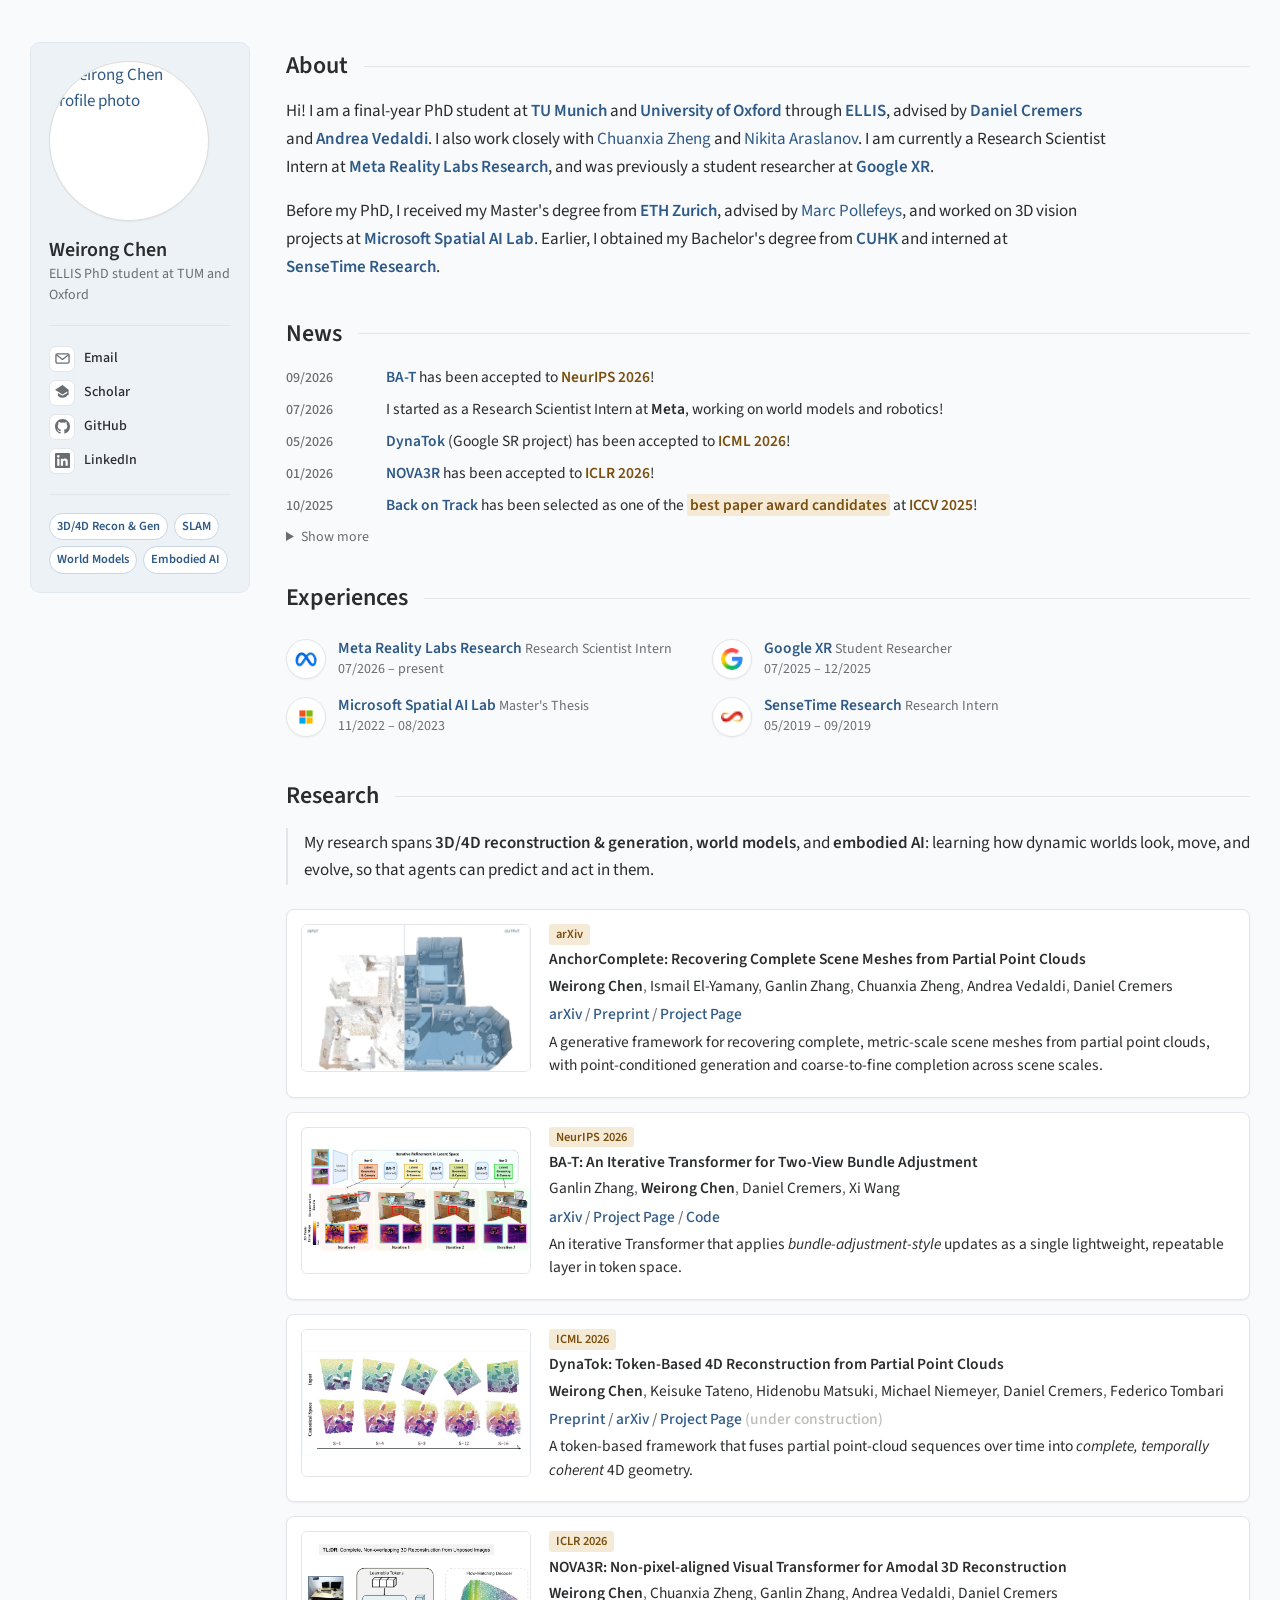
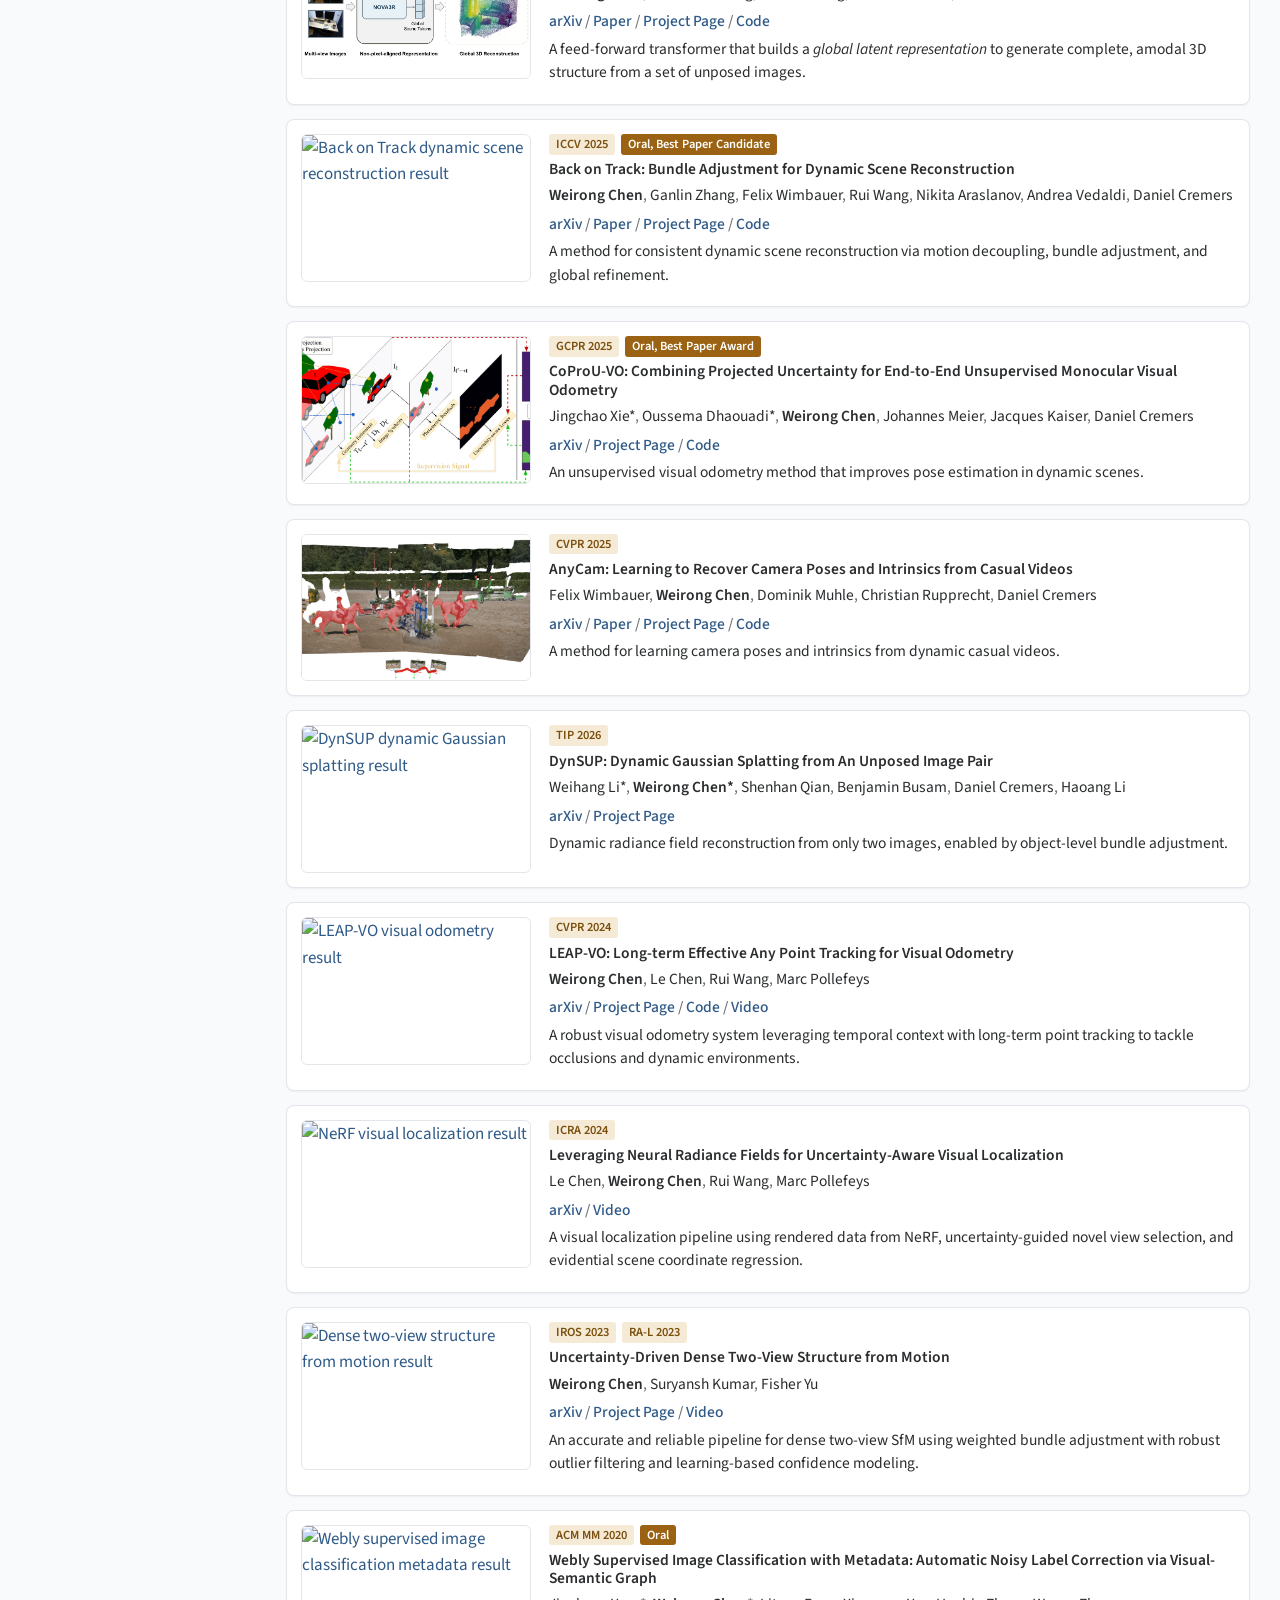
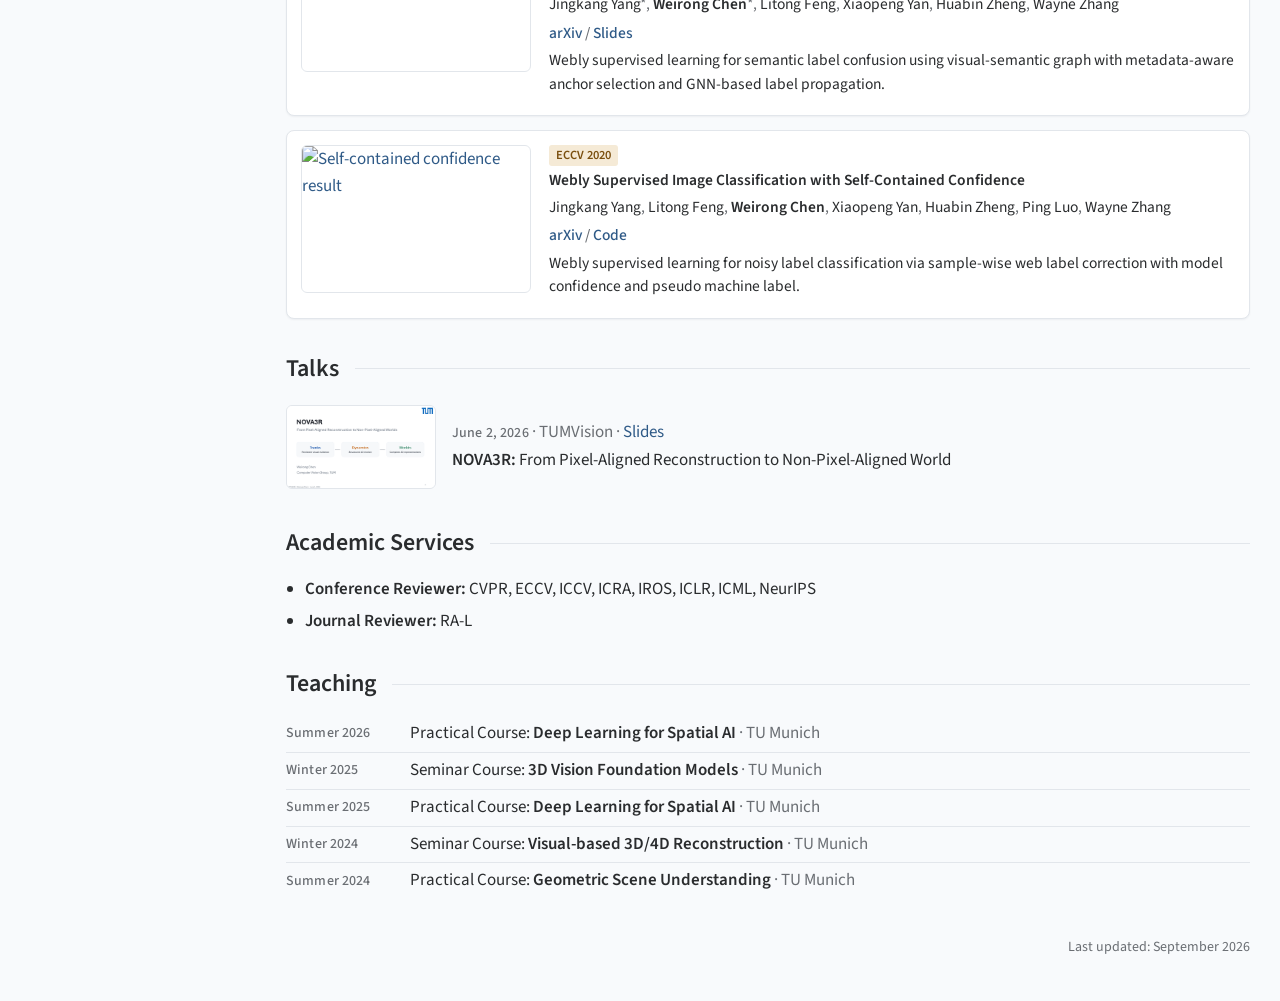
==== commit 63d629e9: "Update AnchorComplete card with author links and new video media Hover GIF now shows the three-row s" ====
--- a/index.html
+++ b/index.html
@@ -167,13 +167,13 @@
         <div class="publication-list">
           <article class="publication-card">
             <a class="publication-media media-contain" href="anchor-complete/" aria-label="Open the AnchorComplete project page">
-              <img loading="lazy" src="images/anchorcomplete_pipeline_thumb.webp?v=video-render-gif-v4" alt="Matterport3D apartment partial point cloud and completed AnchorComplete mesh">
-              <img class="media-animated" loading="lazy" src="images/anchorcomplete_pipeline_hover.gif?v=video-render-gif-v4" alt="AnchorComplete completion animation: partial point input, coarse-to-fine voxel denoising, and the completed scene mesh rendered in the project video">
+              <img loading="lazy" src="images/anchorcomplete_pipeline_thumb.webp?v=overview-video-v1" alt="Apartment split view: partial input point cloud on the left, completed AnchorComplete mesh on the right">
+              <img class="media-animated" loading="lazy" src="images/anchorcomplete_pipeline_hover.gif?v=overview-video-v1" alt="AnchorComplete overview animation: a three-row grid of scenes sweeping between partial point clouds and completed meshes">
             </a>
             <div class="publication-copy">
               <p class="venue-tags"><span class="venue-tag">arXiv</span></p>
               <h3><a href="anchor-complete/">AnchorComplete: Recovering Complete Scene Meshes from Partial Point Clouds</a></h3>
-              <p class="authors"><strong>Weirong Chen</strong>, Ismail El-Yamany, Ganlin Zhang, Chuanxia Zheng, Andrea Vedaldi, Daniel Cremers</p>
+              <p class="authors"><strong>Weirong Chen</strong>, <a href="https://scholar.google.com/citations?user=YpxxJlEAAAAJ&amp;hl=en">Ismail El-Yamany</a>, <a href="https://ganlinzhang.xyz/">Ganlin Zhang</a>, <a href="https://physicalvision.github.io/people/~chuanxia">Chuanxia Zheng</a>, <a href="https://www.robots.ox.ac.uk/~vedaldi//">Andrea Vedaldi</a>, <a href="https://cvg.cit.tum.de/members/cremers">Daniel Cremers</a></p>
               <p class="resource-links"><a href="https://arxiv.org/abs/2611.03228">arXiv</a> / <a href="anchor-complete/assets/anchorcomplete-paper-9446aab.pdf">Preprint</a> / <a href="anchor-complete/">Project Page</a></p>
               <p class="summary">A generative framework for recovering complete, metric-scale scene meshes from partial point clouds, with point-conditioned generation and coarse-to-fine completion across scene scales.</p>
             </div>
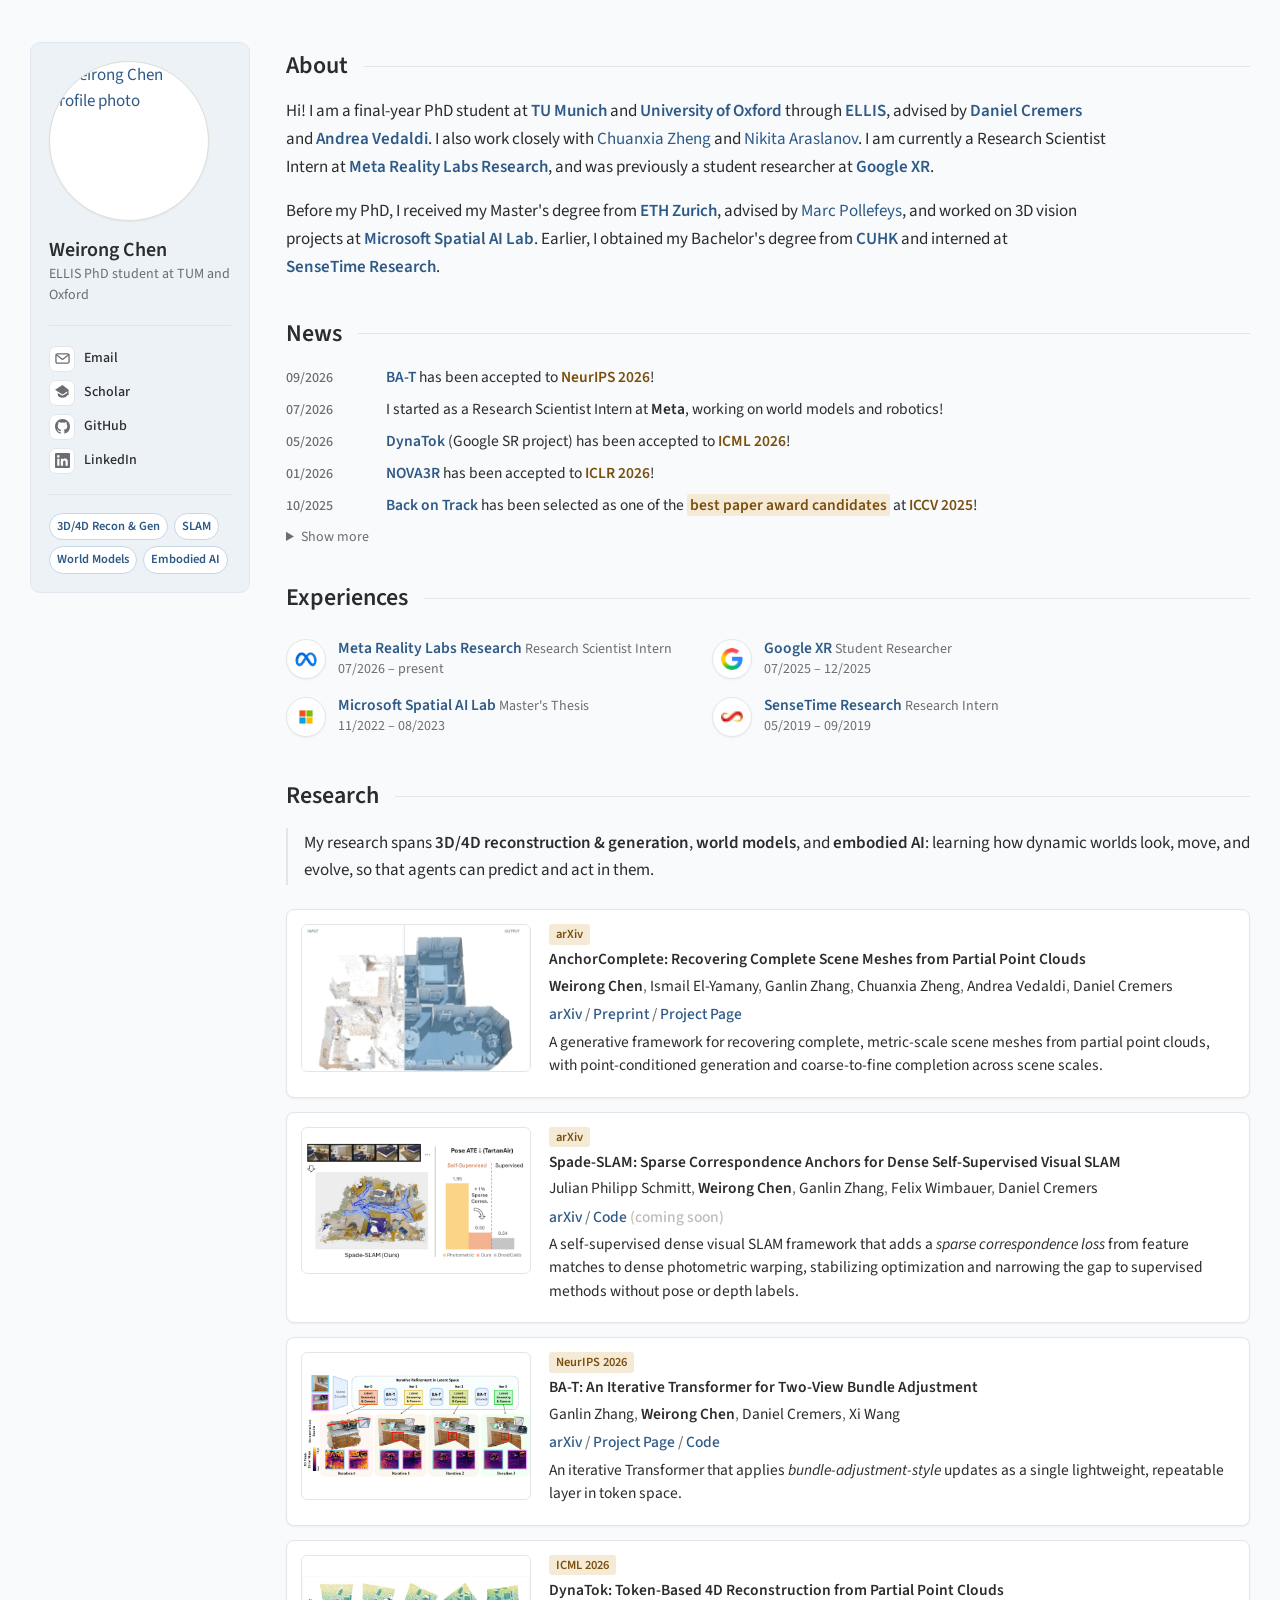
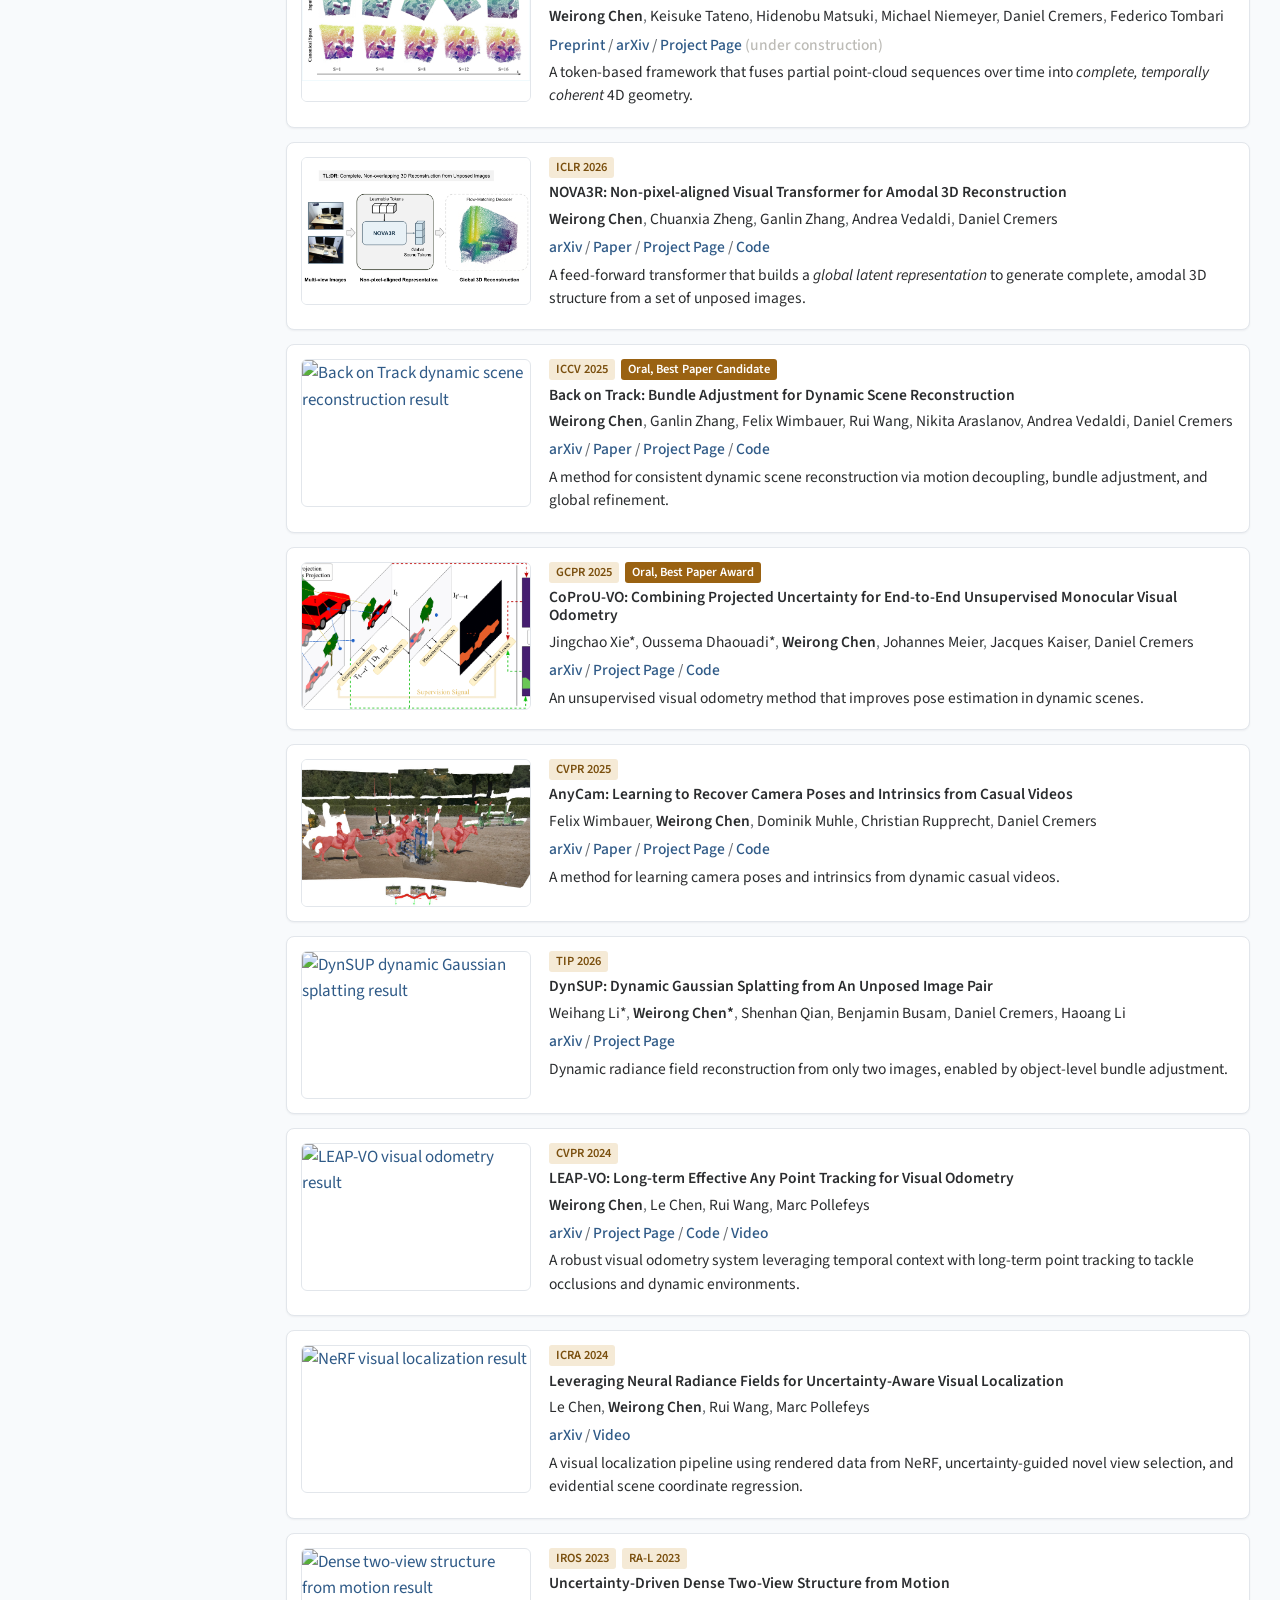
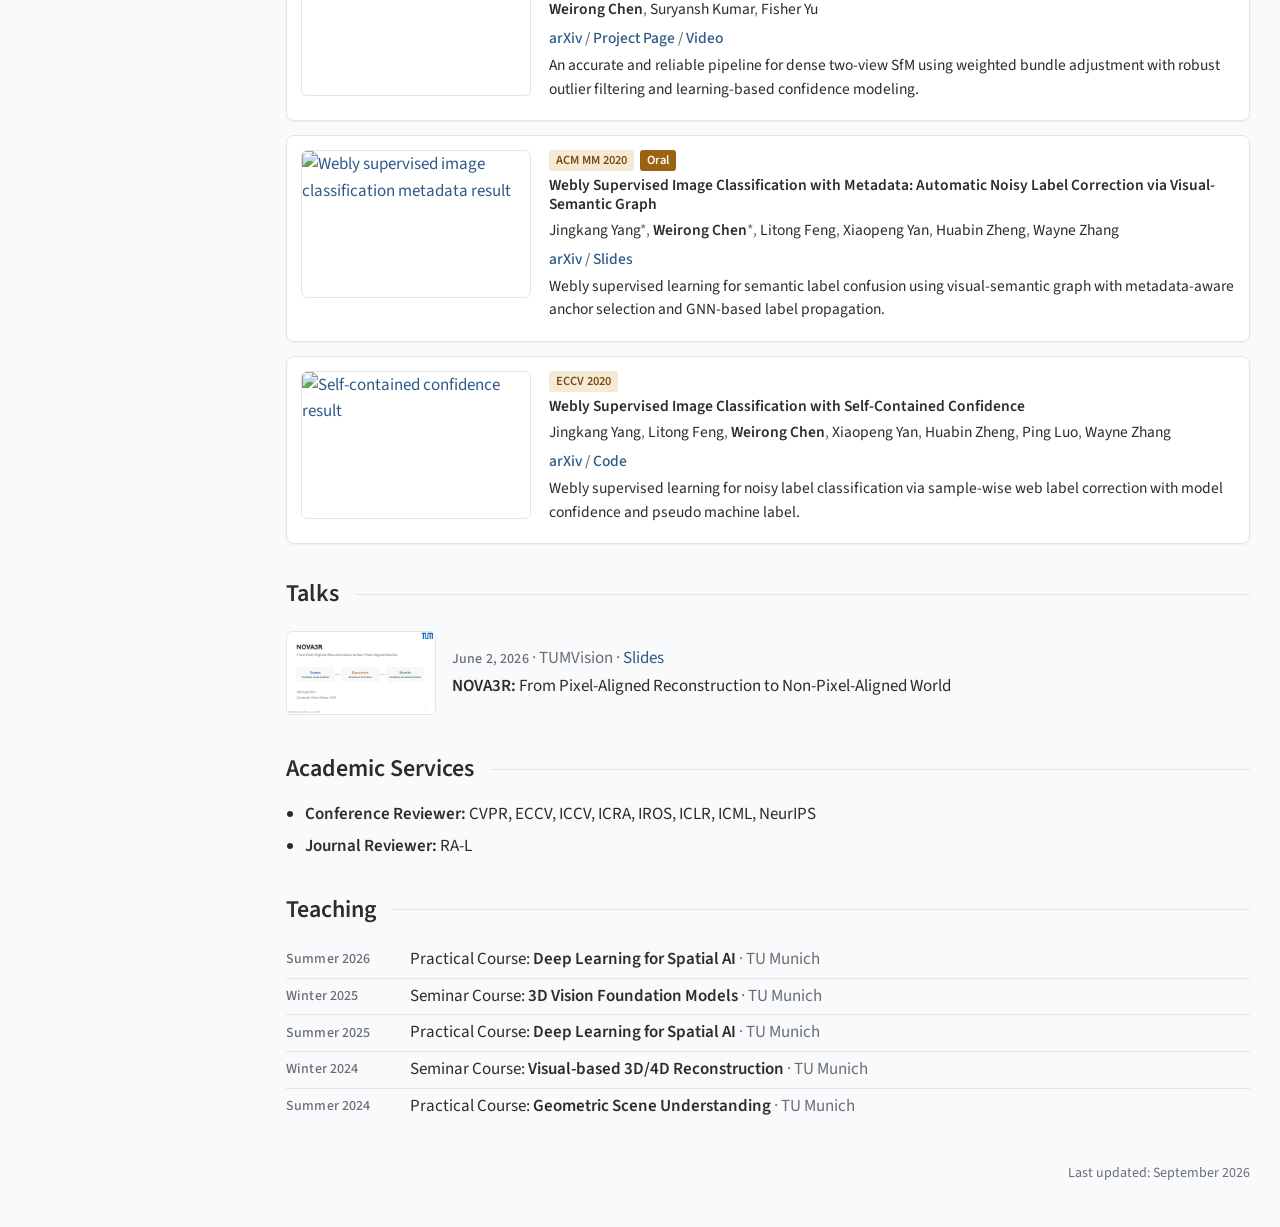
==== commit a318debb: "Add Spade-SLAM card after AnchorComplete Co-Authored-By: Claude Opus 5.5 <noreply@anthropic.com>" ====
--- a/index.html
+++ b/index.html
@@ -180,6 +180,20 @@
           </article>
 
           <article class="publication-card">
+            <a class="publication-media media-contain" href="https://arxiv.org/abs/2611.01937">
+              <img loading="lazy" src="images/spadeslam.png" alt="Spade-SLAM reconstruction and TartanAir pose error compared with photometric and supervised baselines">
+              <video class="media-animated" autoplay muted loop playsinline preload="metadata"><source src="images/spadeslam.mp4" type="video/mp4"></video>
+            </a>
+            <div class="publication-copy">
+              <p class="venue-tags"><span class="venue-tag">arXiv</span></p>
+              <h3><a href="https://arxiv.org/abs/2611.01937">Spade-SLAM: Sparse Correspondence Anchors for Dense Self-Supervised Visual SLAM</a></h3>
+              <p class="authors"><a href="https://julianpschmitt.github.io/">Julian Philipp Schmitt</a>, <strong>Weirong Chen</strong>, <a href="https://ganlinzhang.xyz/">Ganlin Zhang</a>, <a href="https://fwmb.github.io/">Felix Wimbauer</a>, <a href="https://cvg.cit.tum.de/members/cremers">Daniel Cremers</a></p>
+              <p class="resource-links"><a href="https://arxiv.org/abs/2611.01937">arXiv</a> / <a href="https://github.com/JulianPSchmitt/Spade-SLAM">Code</a> <span class="resource-disabled">(coming soon)</span></p>
+              <p class="summary">A self-supervised dense visual SLAM framework that adds a <em>sparse correspondence loss</em> from feature matches to dense photometric warping, stabilizing optimization and narrowing the gap to supervised methods without pose or depth labels.</p>
+            </div>
+          </article>
+
+          <article class="publication-card">
             <a class="publication-media media-contain" href="https://ganlinzhang.xyz/BA-T/">
               <img loading="lazy" src="images/bat.png" alt="BA-T iterative refinement result">
               <img class="media-animated" loading="lazy" src="images/bat.gif" alt="">
